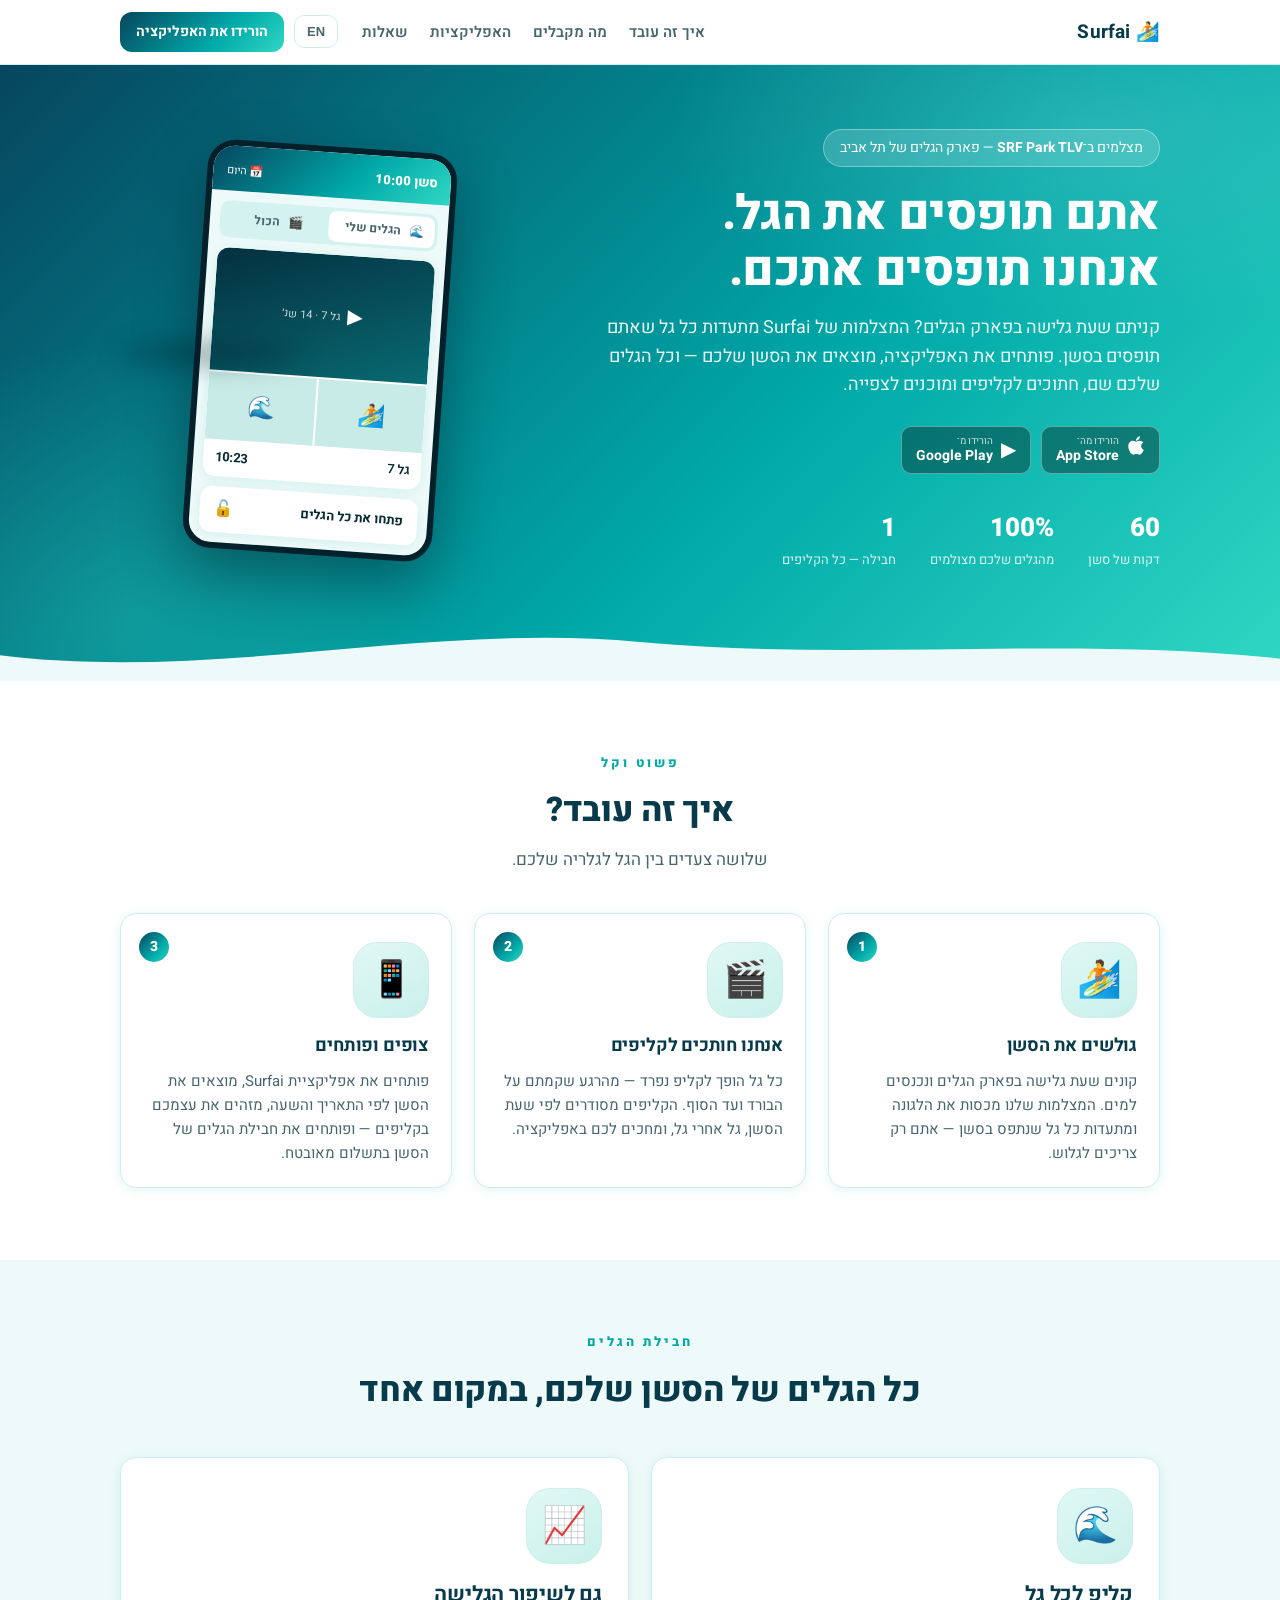
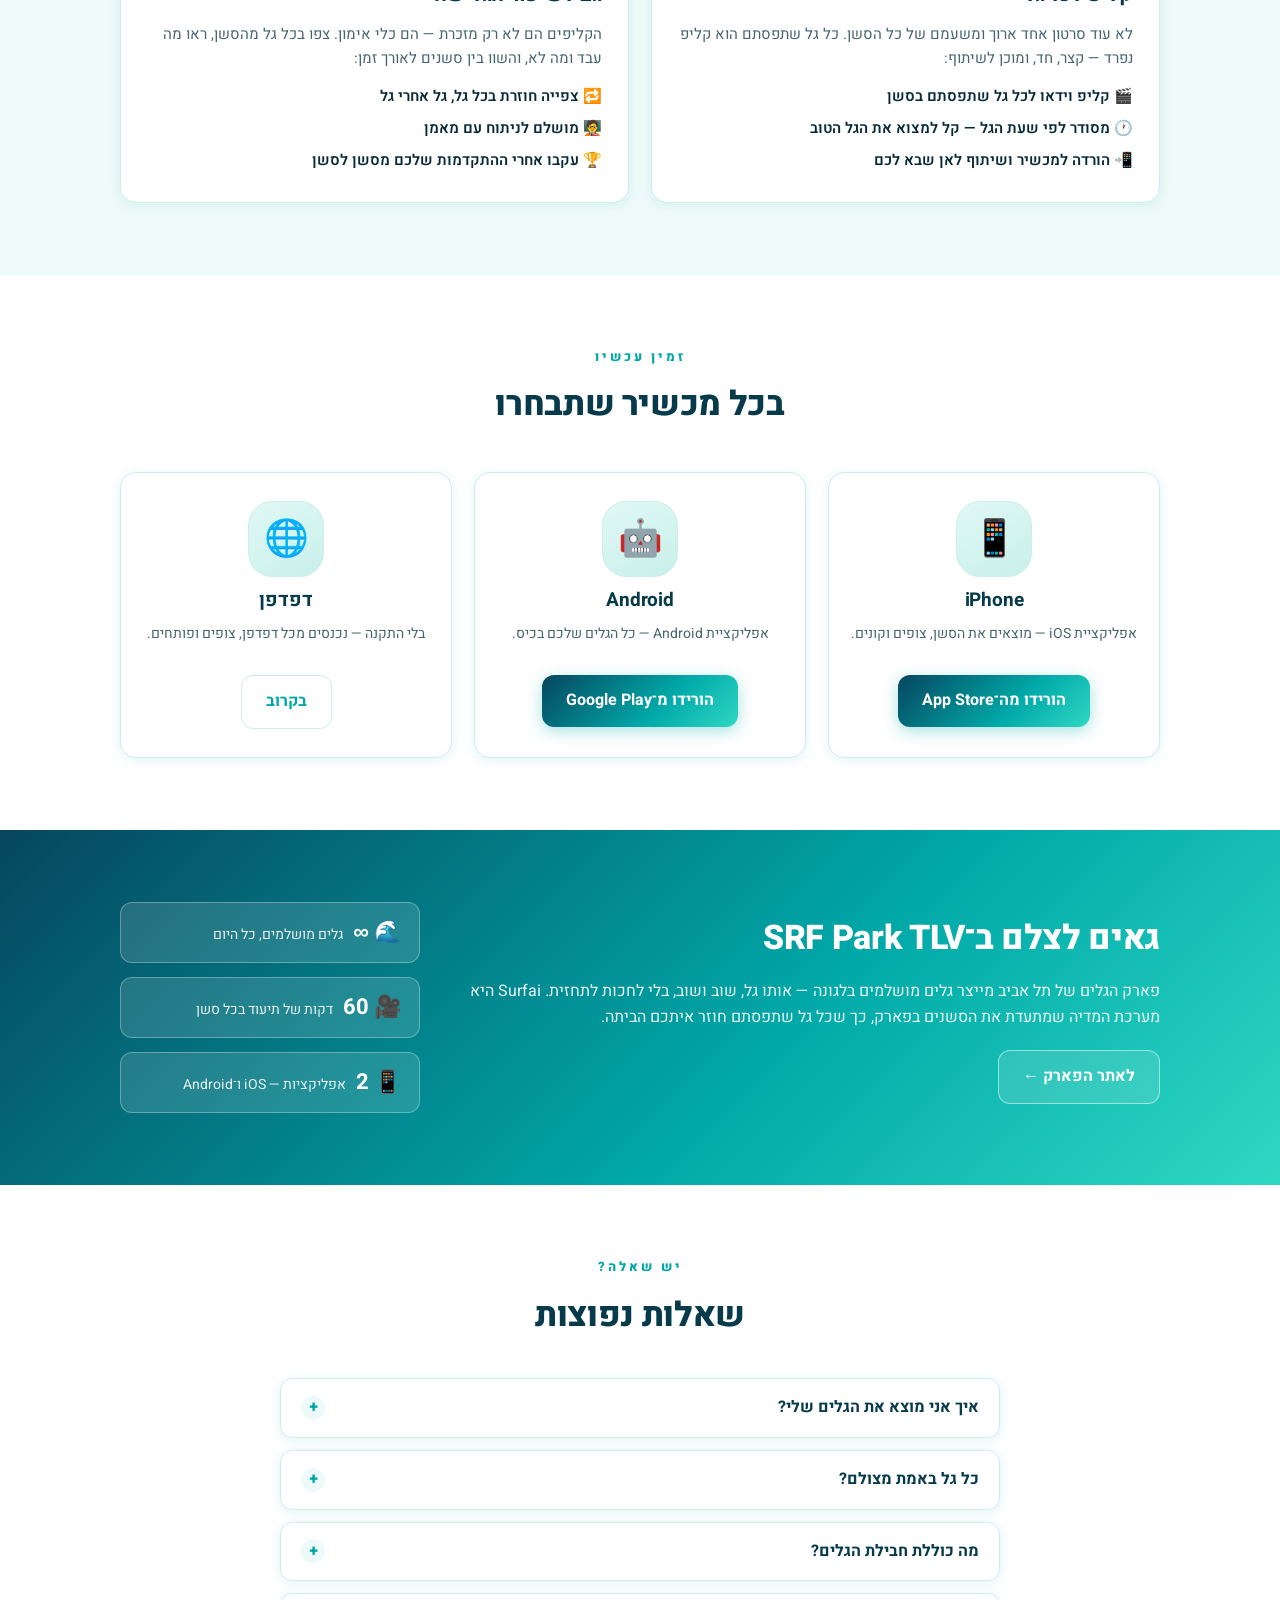
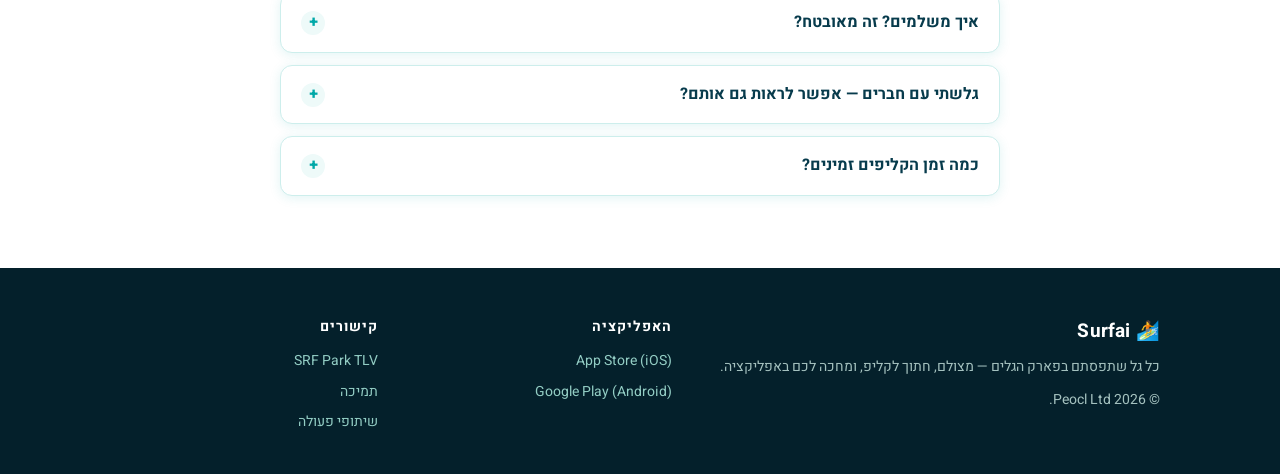
==== Surfai/index.html @ 047159e8 "Add Peocl, WaterCap, and Surfai websites Co-Authored-By: Claude Fable 5 <noreply@anthropic.com>" ====
<!doctype html>
<html lang="he" dir="rtl">
<head>
  <meta charset="utf-8">
  <meta name="viewport" content="width=device-width, initial-scale=1.0">
  <title>Surfai — כל גל שתפסתם, ישר לנייד</title>
  <meta name="description" content="Surfai מצלמת כל גל שאתם תופסים בסשן הגלישה בפארק הגלים. מוצאים את הסשן באפליקציה, צופים בקליפים של הגלים שלכם ופותחים את חבילת הגלים של הסשן.">
  <meta property="og:title" content="Surfai — Every wave you caught, straight to your phone">
  <meta property="og:description" content="Every wave in your surf session, filmed and clipped. Find your session in the app, watch your waves, and unlock your session's clip package.">
  <meta property="og:url" content="https://surfai.peocl.com/">
  <meta property="og:type" content="website">
  <link rel="icon" href="data:image/svg+xml,%3Csvg xmlns='http://www.w3.org/2000/svg' viewBox='0 0 100 100'%3E%3Ctext y='.9em' font-size='90'%3E%F0%9F%8F%84%3C/text%3E%3C/svg%3E">
  <link rel="preconnect" href="https://fonts.googleapis.com">
  <link rel="preconnect" href="https://fonts.gstatic.com" crossorigin>
  <link href="https://fonts.googleapis.com/css2?family=Heebo:wght@400;600;700;800;900&display=swap" rel="stylesheet">
  <style>
/* ── Surfai brand ───────────────────────────────────────────────────── */
:root {
  --teal: #00a8a8;
  --dark: #073b4c;
  --navy: #062a36;
  --surface: #eefaf9;
  --border: #cdeeec;
  --text2: #46656e;
  --muted: #86a0a8;
  --sun: #ff9f43;
  --gradient: linear-gradient(135deg, #06465e 0%, #00a8a8 60%, #2fd8c3 100%);
  --shadow: 0 2px 12px rgba(0, 168, 168, 0.12);
  --radius: 16px;
}

* { box-sizing: border-box; margin: 0; padding: 0; }

html { scroll-behavior: smooth; }

body {
  font-family: "Heebo", -apple-system, BlinkMacSystemFont, "Segoe UI", Roboto, "Arial Hebrew", Arial, sans-serif;
  color: var(--navy);
  background: #fff;
  line-height: 1.6;
  -webkit-font-smoothing: antialiased;
}

/* Language switching: paired .he / .en elements */
body[data-lang="he"] .en { display: none !important; }
body[data-lang="en"] .he { display: none !important; }

.container { max-width: 1080px; margin: 0 auto; padding: 0 20px; }

a { color: var(--teal); text-decoration: none; }

h2 { font-size: clamp(24px, 4vw, 34px); font-weight: 800; color: var(--dark); text-align: center; }
.section-sub { text-align: center; color: var(--text2); margin-top: 8px; font-size: 17px; }

/* ── Buttons ────────────────────────────────────────────────────────── */
.btn {
  display: inline-flex; align-items: center; justify-content: center; gap: 8px;
  border-radius: 12px; padding: 13px 24px;
  font-size: 16px; font-weight: 700; cursor: pointer; border: none;
  transition: transform 0.15s, box-shadow 0.15s;
}
.btn:hover { transform: translateY(-1px); }
.btn-primary { background: var(--gradient); color: #fff; box-shadow: 0 4px 16px rgba(0, 168, 168, 0.35); }
.btn-outline { background: #fff; color: var(--teal); border: 1.5px solid var(--border); }
.btn-small { padding: 9px 16px; font-size: 14px; background: var(--gradient); color: #fff; }

/* ── Nav ────────────────────────────────────────────────────────────── */
.nav {
  position: sticky; top: 0; z-index: 50;
  background: rgba(255, 255, 255, 0.92); backdrop-filter: blur(12px);
  border-bottom: 1px solid var(--border);
}
.nav.scrolled { box-shadow: 0 6px 24px rgba(7, 59, 76, 0.12); }
.nav-inner { display: flex; align-items: center; gap: 24px; height: 64px; }
.logo { font-size: 19px; color: var(--dark); letter-spacing: 0.2px; }
.nav-links { display: flex; gap: 22px; margin-inline-start: auto; }
.nav-links a { color: var(--text2); font-weight: 600; font-size: 15px; }
.nav-links a:hover { color: var(--teal); }
.nav-actions { display: flex; align-items: center; gap: 10px; }
.lang-btn {
  background: #fff; border: 1.5px solid var(--border); color: var(--text2);
  border-radius: 10px; padding: 8px 12px; font-weight: 700; font-size: 13px; cursor: pointer;
}
.lang-btn:hover { border-color: var(--teal); color: var(--teal); }
@media (max-width: 720px) { .nav-links { display: none; } }

/* ── Hero ───────────────────────────────────────────────────────────── */
.hero { position: relative; background: var(--gradient); color: #fff; overflow: hidden; }
.hero::before {
  content: ""; position: absolute; inset: 0; pointer-events: none;
  background:
    radial-gradient(600px 300px at 85% 10%, rgba(255, 255, 255, 0.14), transparent 70%),
    radial-gradient(500px 400px at 10% 90%, rgba(47, 216, 195, 0.28), transparent 70%);
}
.hero-inner {
  position: relative; z-index: 1;
  display: grid; grid-template-columns: 1.2fr 0.8fr; gap: 40px;
  align-items: center; padding-top: 64px; padding-bottom: 110px;
}
@media (max-width: 860px) { .hero-inner { grid-template-columns: 1fr; padding-bottom: 90px; } }

.partner-chip {
  display: inline-block; background: rgba(255, 255, 255, 0.16);
  border: 1px solid rgba(255, 255, 255, 0.35);
  border-radius: 30px; padding: 7px 16px; font-size: 14px; margin-bottom: 20px;
}
.hero h1 { font-size: clamp(30px, 5vw, 48px); line-height: 1.15; font-weight: 800; }
.hero-sub { margin-top: 16px; font-size: 18px; opacity: 0.93; max-width: 560px; }
.hero-ctas { margin-top: 26px; display: flex; flex-wrap: wrap; gap: 14px; align-items: center; }

.store-badges { display: flex; gap: 10px; flex-wrap: wrap; }
.store-badge {
  display: flex; align-items: center; gap: 8px;
  background: rgba(0, 0, 0, 0.35); border: 1px solid rgba(255, 255, 255, 0.35);
  color: #fff; border-radius: 10px; padding: 7px 14px;
  transition: transform 0.15s, background 0.15s;
}
.store-badge:hover { transform: translateY(-1px); background: rgba(0, 0, 0, 0.5); }
.store-badge > span:first-child { font-size: 20px; }
.store-text { display: flex; flex-direction: column; line-height: 1.15; }
.store-text small { font-size: 10px; opacity: 0.8; }
.store-text strong { font-size: 14px; }

.hero-facts { display: flex; gap: 34px; margin-top: 34px; }
.hero-facts > div { display: flex; flex-direction: column; }
.hero-facts strong { font-size: 26px; font-weight: 800; }
.hero-facts span { font-size: 13px; opacity: 0.85; }

/* phone mockup */
.hero-phone { display: flex; flex-direction: column; align-items: center; justify-content: center; }
.phone {
  width: 250px; background: var(--surface); border-radius: 28px;
  border: 6px solid #04202b; box-shadow: 0 24px 60px rgba(0, 25, 35, 0.45);
  overflow: hidden; color: var(--navy); font-size: 13px;
  transform: rotate(4deg);
  animation: phone-float 5s ease-in-out infinite;
}
@keyframes phone-float {
  0%, 100% { transform: rotate(4deg) translateY(0); }
  50%      { transform: rotate(4deg) translateY(-12px); }
}
.hero-phone::after {
  content: ""; display: block; position: absolute;
  width: 180px; height: 22px; border-radius: 50%;
  background: rgba(0, 25, 35, 0.35); filter: blur(12px);
  margin-top: 8px; align-self: flex-end;
  animation: shadow-breathe 5s ease-in-out infinite;
}
@keyframes shadow-breathe {
  0%, 100% { transform: scale(1); opacity: 0.8; }
  50%      { transform: scale(0.85); opacity: 0.5; }
}
.phone-header {
  background: var(--gradient); color: #fff; padding: 14px 14px 10px;
  display: flex; justify-content: space-between; align-items: center;
}
.phone-session { font-weight: 800; }
.phone-day { font-size: 11px; }
.phone-tabs { display: flex; background: #d4f2ef; margin: 10px; border-radius: 10px; padding: 3px; }
.phone-tabs span { flex: 1; text-align: center; padding: 6px; border-radius: 8px; font-weight: 700; font-size: 12px; color: var(--text2); }
.phone-tabs span.active { background: #fff; color: var(--navy); }
.phone-clip { background: #fff; margin: 0 10px; border-radius: 12px; overflow: hidden; box-shadow: var(--shadow); }
.phone-video {
  background: linear-gradient(160deg, #04303f, #086a72); color: #fff;
  aspect-ratio: 16/9; display: flex; align-items: center; justify-content: center; gap: 8px;
  font-size: 20px;
}
.phone-video em { font-size: 11px; font-style: normal; opacity: 0.8; }
.phone-thumbs { display: flex; gap: 2px; margin-top: 2px; }
.phone-thumbs i {
  flex: 1; aspect-ratio: 1.6; background: #c8ebe7; font-style: normal;
  display: flex; align-items: center; justify-content: center; font-size: 22px;
}
.phone-meta { display: flex; justify-content: space-between; padding: 8px 12px; font-weight: 600; }
.phone-buybar {
  display: flex; justify-content: space-between; align-items: center;
  margin: 10px; padding: 10px 14px; background: #fff; border-radius: 12px;
  font-weight: 700; box-shadow: var(--shadow);
}
.phone-buybar b { color: var(--teal); font-size: 16px; }

.wave-divider { position: absolute; bottom: -1px; left: 0; right: 0; line-height: 0; }
.wave-divider svg { width: 100%; height: 60px; }

/* ── Sections ───────────────────────────────────────────────────────── */
.section { padding: 72px 0; }
.section-alt { background: var(--surface); }
h1, h2, h3 { letter-spacing: -0.01em; }
.section-overline {
  display: block; text-align: center; color: var(--teal);
  font-size: 13px; font-weight: 800; letter-spacing: 3px; text-transform: uppercase;
  margin-bottom: 10px;
}

/* steps */
.steps { display: grid; grid-template-columns: repeat(3, 1fr); gap: 22px; margin-top: 40px; }
@media (max-width: 820px) { .steps { grid-template-columns: 1fr; } }
.step {
  position: relative; background: #fff; border: 1.5px solid var(--border);
  border-radius: var(--radius); padding: 28px 22px 22px; box-shadow: var(--shadow);
}
.step-num {
  position: absolute; top: 18px; inset-inline-end: 18px;
  width: 30px; height: 30px; border-radius: 50%;
  background: var(--gradient); color: #fff; font-weight: 800;
  display: flex; align-items: center; justify-content: center; font-size: 14px;
}
.step h3 { font-size: 18px; color: var(--dark); margin-bottom: 8px; }
.step p { color: var(--text2); font-size: 15px; }
.step::after {
  content: ""; position: absolute; inset-inline-start: 0; top: 0;
  width: 100%; height: 4px; border-radius: 4px 4px 0 0;
  background: var(--gradient); opacity: 0; transition: opacity 0.25s;
}
.step:hover::after { opacity: 1; }

/* products */
.products { display: grid; grid-template-columns: 1fr 1fr; gap: 22px; margin-top: 40px; }
@media (max-width: 820px) { .products { grid-template-columns: 1fr; } }
.product-card {
  background: #fff; border-radius: var(--radius); padding: 30px 26px;
  box-shadow: var(--shadow); border: 1.5px solid var(--border);
}
.product-card h3 { font-size: 21px; color: var(--dark); margin-bottom: 10px; }
.product-card p { color: var(--text2); font-size: 15px; }
.product-card ul { list-style: none; margin-top: 14px; display: flex; flex-direction: column; gap: 8px; }
.product-card li { font-size: 15px; font-weight: 600; }

/* apps */
.apps-row { display: grid; grid-template-columns: repeat(3, 1fr); gap: 22px; margin-top: 40px; }
@media (max-width: 820px) { .apps-row { grid-template-columns: 1fr; } }
.app-card {
  background: #fff; border-radius: var(--radius); border: 1.5px solid var(--border);
  box-shadow: var(--shadow); padding: 28px 22px; text-align: center;
  display: flex; flex-direction: column; align-items: center; gap: 8px;
}
.app-card h3 { color: var(--dark); font-size: 19px; }
.app-card p { color: var(--text2); font-size: 14px; min-height: 44px; }

/* shared icon chips */
.step-icon, .product-icon, .app-icon {
  width: 76px; height: 76px; border-radius: 24px;
  background: linear-gradient(150deg, #e0f8f5, #c9f0ea);
  border: 1.5px solid var(--border);
  display: flex; align-items: center; justify-content: center;
  font-size: 36px;
  margin-bottom: 14px;
}
.app-card .app-icon { margin: 0 auto; }

.step, .product-card, .app-card {
  transition: transform 0.25s ease, box-shadow 0.25s ease;
}
.step:hover, .product-card:hover, .app-card:hover {
  transform: translateY(-6px);
  box-shadow: 0 16px 40px rgba(0, 168, 168, 0.18);
}

/* partner */
.partner-section { background: var(--gradient); color: #fff; }
.partner-section h2 { color: #fff; text-align: start; }
.partner-inner {
  display: grid; grid-template-columns: 1.4fr 0.6fr; gap: 40px; align-items: center;
}
@media (max-width: 820px) { .partner-inner { grid-template-columns: 1fr; } }
.partner-inner p { margin: 14px 0 20px; opacity: 0.93; }
.partner-section .btn-outline { border-color: rgba(255, 255, 255, 0.5); background: rgba(255, 255, 255, 0.12); color: #fff; }
.partner-stats { display: flex; flex-direction: column; gap: 14px; }
.partner-stats > div {
  background: rgba(255, 255, 255, 0.13); border: 1px solid rgba(255, 255, 255, 0.3);
  border-radius: 12px; padding: 12px 18px; display: flex; align-items: baseline; gap: 10px;
}
.partner-stats strong { font-size: 22px; }
.partner-stats span { font-size: 14px; opacity: 0.9; }

/* FAQ */
.faq-container { max-width: 760px; }
#faq details {
  background: #fff; border: 1.5px solid var(--border); border-radius: 12px;
  padding: 16px 20px; margin-top: 12px; box-shadow: var(--shadow);
}
#faq details:first-of-type { margin-top: 36px; }
#faq summary { font-weight: 700; cursor: pointer; color: var(--dark); font-size: 16px; position: relative; padding-inline-end: 30px; list-style: none; }
#faq summary::-webkit-details-marker { display: none; }
#faq summary::after {
  content: "+"; position: absolute; inset-inline-end: 0; top: 50%;
  transform: translateY(-50%);
  width: 24px; height: 24px; border-radius: 50%;
  background: var(--surface); color: var(--teal);
  font-weight: 800; display: flex; align-items: center; justify-content: center;
  transition: transform 0.2s;
}
#faq details[open] summary::after { content: "−"; transform: translateY(-50%) rotate(180deg); }
#faq details p { color: var(--text2); margin-top: 10px; font-size: 15px; }

/* footer */
.footer { background: #04202b; color: #cdeae4; padding: 48px 0 40px; }
.footer-inner { display: grid; grid-template-columns: 1.4fr 0.8fr 0.8fr; gap: 36px; }
@media (max-width: 720px) { .footer-inner { grid-template-columns: 1fr; } }
.footer .logo { color: #fff; }
.footer p { font-size: 14px; opacity: 0.8; margin-top: 10px; }
.copyright { font-size: 12.5px; }
.footer-col { display: flex; flex-direction: column; gap: 8px; }
.footer-col h4 { color: #fff; font-size: 14px; text-transform: uppercase; letter-spacing: 1px; margin-bottom: 4px; }
.footer-col a { color: #93cdc4; font-size: 14px; }
.footer-col a:hover { color: #fff; }

/* hero foam */
.foam { position: absolute; inset: 0; overflow: hidden; pointer-events: none; }
.drop {
  position: absolute; bottom: -60px;
  background: rgba(255, 255, 255, 0.1);
  border: 1px solid rgba(255, 255, 255, 0.25);
  border-radius: 50%;
  animation: rise linear infinite;
}
@keyframes rise {
  from { transform: translateY(0) translateX(0); opacity: 0; }
  10%  { opacity: 1; }
  to   { transform: translateY(-110vh) translateX(30px); opacity: 0; }
}

/* scroll reveal */
.reveal { opacity: 0; transform: translateY(24px); transition: opacity 0.6s ease, transform 0.6s ease; }
.reveal.visible { opacity: 1; transform: none; }
@media (prefers-reduced-motion: reduce) {
  .reveal { opacity: 1; transform: none; transition: none; }
  .drop, .phone, .hero-phone::after { animation: none; }
}
  </style>
</head>
<body data-lang="he">

<!-- ─── Nav ─────────────────────────────────────────────────────────── -->
<header class="nav">
  <div class="container nav-inner">
    <a class="logo" href="#top">🏄 <strong>Surfai</strong></a>
    <nav class="nav-links">
      <a href="#how"><span class="he">איך זה עובד</span><span class="en">How it works</span></a>
      <a href="#product"><span class="he">מה מקבלים</span><span class="en">What you get</span></a>
      <a href="#apps"><span class="he">האפליקציות</span><span class="en">Apps</span></a>
      <a href="#faq"><span class="he">שאלות</span><span class="en">FAQ</span></a>
    </nav>
    <div class="nav-actions">
      <button id="lang-toggle" class="lang-btn" type="button">EN</button>
      <a class="btn btn-small" href="#apps">
        <span class="he">הורידו את האפליקציה</span><span class="en">Get the app</span>
      </a>
    </div>
  </div>
</header>

<!-- ─── Hero ────────────────────────────────────────────────────────── -->
<section class="hero" id="top">
  <div class="container hero-inner">
    <div class="hero-copy">
      <div class="partner-chip">
        <span class="he">מצלמים ב־<strong>SRF Park TLV</strong> — פארק הגלים של תל אביב</span>
        <span class="en">Filming at <strong>SRF Park TLV</strong> — Tel Aviv's wave park</span>
      </div>
      <h1>
        <span class="he">אתם תופסים את הגל.<br>אנחנו תופסים אתכם.</span>
        <span class="en">You catch the wave.<br>We catch you.</span>
      </h1>
      <p class="hero-sub">
        <span class="he">קניתם שעת גלישה בפארק הגלים? המצלמות של Surfai מתעדות כל גל שאתם תופסים בסשן. פותחים את האפליקציה, מוצאים את הסשן שלכם — וכל הגלים שלכם שם, חתוכים לקליפים ומוכנים לצפייה.</span>
        <span class="en">Booked an hour of surfing at the wave park? Surfai's cameras film every wave you catch during your session. Open the app, find your session — and all your waves are there, cut into clips and ready to watch.</span>
      </p>
      <div class="hero-ctas">
        <div class="store-badges">
          <a class="store-badge" href="https://apps.apple.com/il/app/surfai/id6741872795" target="_blank" rel="noopener" aria-label="Download Surfai on the App Store">
            <span><svg width="18" height="21" viewBox="0 0 384 512" fill="currentColor" aria-hidden="true"><path d="M318.7 268.7c-.2-36.7 16.4-64.4 50-84.8-18.8-26.9-47.2-41.7-84.7-44.6-35.5-2.8-74.3 20.7-88.5 20.7-15 0-49.4-19.7-76.4-19.7C63.3 141.2 4 184.8 4 273.5q0 39.3 14.4 81.2c12.8 36.7 59 126.7 107.2 125.2 25.2-.6 43-17.9 75.8-17.9 31.8 0 48.3 17.9 76.4 17.9 48.6-.7 90.4-82.5 102.6-119.3-65.2-30.7-61.7-90-61.7-91.9zm-56.6-164.2c27.3-32.4 24.8-61.9 24-72.5-24.1 1.4-52 16.4-67.9 34.9-17.5 19.8-27.8 44.3-25.6 71.9 26.1 2 49.9-11.4 69.5-34.3z"/></svg></span>
            <span class="store-text"><small class="he">הורידו מה־</small><small class="en">Download on the</small><strong>App Store</strong></span>
          </a>
          <a class="store-badge" href="https://play.google.com/store/apps/details?id=com.peocl.surfai" target="_blank" rel="noopener" aria-label="Get Surfai on Google Play">
            <span>▶</span>
            <span class="store-text"><small class="he">הורידו מ־</small><small class="en">Get it on</small><strong>Google Play</strong></span>
          </a>
        </div>
      </div>
      <div class="hero-facts">
        <div><strong>60</strong><span class="he">דקות של סשן</span><span class="en">minutes per session</span></div>
        <div><strong>100%</strong><span class="he">מהגלים שלכם מצולמים</span><span class="en">of your waves filmed</span></div>
        <div><strong>1</strong><span class="he">חבילה — כל הקליפים</span><span class="en">package — all your clips</span></div>
      </div>
    </div>

    <!-- CSS phone mockup -->
    <div class="hero-phone" aria-hidden="true">
      <div class="phone">
        <div class="phone-header">
          <span class="phone-session"><span class="he">סשן 10:00</span><span class="en">10:00 session</span></span>
          <span class="phone-day">📅 <span class="he">היום</span><span class="en">Today</span></span>
        </div>
        <div class="phone-tabs">
          <span class="active">🌊 <span class="he">הגלים שלי</span><span class="en">My waves</span></span>
          <span>🎬 <span class="he">הכול</span><span class="en">All</span></span>
        </div>
        <div class="phone-clip">
          <div class="phone-video">▶<em class="he">גל 7 · 14 שנ׳</em><em class="en">Wave 7 · 14s</em></div>
          <div class="phone-thumbs"><i>🏄</i><i>🌊</i></div>
          <div class="phone-meta"><span class="he">גל 7</span><span class="en">Wave 7</span><b>10:23</b></div>
        </div>
        <div class="phone-buybar">
          <span class="he">פתחו את כל הגלים</span><span class="en">Unlock all waves</span>
          <b>🔓</b>
        </div>
      </div>
    </div>
  </div>
  <div class="wave-divider"><svg viewBox="0 0 1440 90" preserveAspectRatio="none"><path d="M0,50 C240,90 480,0 720,30 C960,60 1200,20 1440,55 L1440,90 L0,90 Z" fill="#eefaf9"/></svg></div>
</section>

<!-- ─── How it works ────────────────────────────────────────────────── -->
<section class="section" id="how">
  <div class="container">
    <span class="section-overline"><span class="he">פשוט וקל</span><span class="en">Simple &amp; easy</span></span>
    <h2><span class="he">איך זה עובד?</span><span class="en">How it works</span></h2>
    <p class="section-sub">
      <span class="he">שלושה צעדים בין הגל לגלריה שלכם.</span>
      <span class="en">Three steps from the wave to your gallery.</span>
    </p>
    <div class="steps">
      <div class="step">
        <div class="step-icon">🏄</div>
        <div class="step-num">1</div>
        <h3><span class="he">גולשים את הסשן</span><span class="en">Surf your session</span></h3>
        <p><span class="he">קונים שעת גלישה בפארק הגלים ונכנסים למים. המצלמות שלנו מכסות את הלגונה ומתעדות כל גל שנתפס בסשן — אתם רק צריכים לגלוש.</span>
        <span class="en">Buy an hour of surfing at the wave park and paddle out. Our cameras cover the lagoon and film every wave ridden in the session — all you have to do is surf.</span></p>
      </div>
      <div class="step">
        <div class="step-icon">🎬</div>
        <div class="step-num">2</div>
        <h3><span class="he">אנחנו חותכים לקליפים</span><span class="en">We cut the clips</span></h3>
        <p><span class="he">כל גל הופך לקליפ נפרד — מהרגע שקמתם על הבורד ועד הסוף. הקליפים מסודרים לפי שעת הסשן, גל אחרי גל, ומחכים לכם באפליקציה.</span>
        <span class="en">Every wave becomes its own clip — from the moment you pop up to the very end. Clips are organized by session hour, wave after wave, waiting in the app.</span></p>
      </div>
      <div class="step">
        <div class="step-icon">📱</div>
        <div class="step-num">3</div>
        <h3><span class="he">צופים ופותחים</span><span class="en">Watch &amp; unlock</span></h3>
        <p><span class="he">פותחים את אפליקציית Surfai, מוצאים את הסשן לפי התאריך והשעה, מזהים את עצמכם בקליפים — ופותחים את חבילת הגלים של הסשן בתשלום מאובטח.</span>
        <span class="en">Open the Surfai app, find your session by date and hour, spot yourself in the clips — and unlock your session's wave package with a secure payment.</span></p>
      </div>
    </div>
  </div>
</section>

<!-- ─── What you get ────────────────────────────────────────────────── -->
<section class="section section-alt" id="product">
  <div class="container">
    <span class="section-overline"><span class="he">חבילת הגלים</span><span class="en">The wave package</span></span>
    <h2><span class="he">כל הגלים של הסשן שלכם, במקום אחד</span><span class="en">Every wave of your session, in one place</span></h2>
    <div class="products">
      <div class="product-card">
        <div class="product-icon">🌊</div>
        <h3><span class="he">קליפ לכל גל</span><span class="en">A clip for every wave</span></h3>
        <p><span class="he">לא עוד סרטון אחד ארוך ומשעמם של כל הסשן. כל גל שתפסתם הוא קליפ נפרד — קצר, חד, ומוכן לשיתוף:</span>
        <span class="en">No more one long, boring video of the whole session. Every wave you caught is its own clip — short, sharp, and ready to share:</span></p>
        <ul>
          <li><span class="he">🎬 קליפ וידאו לכל גל שתפסתם בסשן</span><span class="en">🎬 A video clip for every wave you caught</span></li>
          <li><span class="he">🕐 מסודר לפי שעת הגל — קל למצוא את הגל הטוב</span><span class="en">🕐 Ordered by wave time — easy to find the good one</span></li>
          <li><span class="he">📲 הורדה למכשיר ושיתוף לאן שבא לכם</span><span class="en">📲 Download to your device and share anywhere</span></li>
        </ul>
      </div>
      <div class="product-card">
        <div class="product-icon">📈</div>
        <h3><span class="he">גם לשיפור הגלישה</span><span class="en">Level up your surfing too</span></h3>
        <p><span class="he">הקליפים הם לא רק מזכרת — הם כלי אימון. צפו בכל גל מהסשן, ראו מה עבד ומה לא, והשוו בין סשנים לאורך זמן:</span>
        <span class="en">The clips aren't just a keepsake — they're a training tool. Watch every wave from the session, see what worked and what didn't, and compare sessions over time:</span></p>
        <ul>
          <li><span class="he">🔁 צפייה חוזרת בכל גל, גל אחרי גל</span><span class="en">🔁 Replay every wave, one by one</span></li>
          <li><span class="he">🧑‍🏫 מושלם לניתוח עם מאמן</span><span class="en">🧑‍🏫 Perfect for reviewing with a coach</span></li>
          <li><span class="he">🏆 עקבו אחרי ההתקדמות שלכם מסשן לסשן</span><span class="en">🏆 Track your progress session after session</span></li>
        </ul>
      </div>
    </div>
  </div>
</section>

<!-- ─── Apps ────────────────────────────────────────────────────────── -->
<section class="section" id="apps">
  <div class="container">
    <span class="section-overline"><span class="he">זמין עכשיו</span><span class="en">Available now</span></span>
    <h2><span class="he">בכל מכשיר שתבחרו</span><span class="en">On any device you choose</span></h2>
    <div class="apps-row">
      <div class="app-card">
        <div class="app-icon">📱</div>
        <h3>iPhone</h3>
        <p><span class="he">אפליקציית iOS — מוצאים את הסשן, צופים וקונים.</span><span class="en">iOS app — find your session, watch, and buy.</span></p>
        <a class="btn btn-primary" href="https://apps.apple.com/il/app/surfai/id6741872795" target="_blank" rel="noopener"><span class="he">הורידו מה־App Store</span><span class="en">Download on the App Store</span></a>
      </div>
      <div class="app-card">
        <div class="app-icon">🤖</div>
        <h3>Android</h3>
        <p><span class="he">אפליקציית Android — כל הגלים שלכם בכיס.</span><span class="en">Android app — all your waves in your pocket.</span></p>
        <a class="btn btn-primary" href="https://play.google.com/store/apps/details?id=com.peocl.surfai" target="_blank" rel="noopener"><span class="he">הורידו מ־Google Play</span><span class="en">Get it on Google Play</span></a>
      </div>
      <div class="app-card">
        <div class="app-icon">🌐</div>
        <h3><span class="he">דפדפן</span><span class="en">Web</span></h3>
        <p><span class="he">בלי התקנה — נכנסים מכל דפדפן, צופים ופותחים.</span><span class="en">No install — open in any browser, watch, and unlock.</span></p>
        <a class="btn btn-outline" href="#"><span class="he">בקרוב</span><span class="en">Coming soon</span></a>
      </div>
    </div>
  </div>
</section>

<!-- ─── Partner ─────────────────────────────────────────────────────── -->
<section class="section partner-section">
  <div class="container partner-inner">
    <div>
      <h2><span class="he">גאים לצלם ב־SRF Park TLV</span><span class="en">Proud to film at SRF Park TLV</span></h2>
      <p><span class="he">פארק הגלים של תל אביב מייצר גלים מושלמים בלגונה — אותו גל, שוב ושוב, בלי לחכות לתחזית. Surfai היא מערכת המדיה שמתעדת את הסשנים בפארק, כך שכל גל שתפסתם חוזר איתכם הביתה.</span>
      <span class="en">Tel Aviv's wave park generates perfect waves in a lagoon — the same wave, again and again, no forecast required. Surfai is the media system filming the park's sessions, so every wave you catch comes home with you.</span></p>
      <a class="btn btn-outline" href="https://www.srfparktlv.co.il/" target="_blank" rel="noopener">
        <span class="he">לאתר הפארק ←</span><span class="en">Visit srfparktlv.co.il →</span>
      </a>
    </div>
    <div class="partner-stats">
      <div><strong>🌊 ∞</strong><span class="he">גלים מושלמים, כל היום</span><span class="en">perfect waves, all day</span></div>
      <div><strong>🎥 60</strong><span class="he">דקות של תיעוד בכל סשן</span><span class="en">minutes filmed every session</span></div>
      <div><strong>📱 2</strong><span class="he">אפליקציות — iOS ו־Android</span><span class="en">apps — iOS &amp; Android</span></div>
    </div>
  </div>
</section>

<!-- ─── FAQ ─────────────────────────────────────────────────────────── -->
<section class="section" id="faq">
  <div class="container faq-container">
    <span class="section-overline"><span class="he">יש שאלה?</span><span class="en">Questions?</span></span>
    <h2><span class="he">שאלות נפוצות</span><span class="en">FAQ</span></h2>

    <details>
      <summary><span class="he">איך אני מוצא את הגלים שלי?</span><span class="en">How do I find my waves?</span></summary>
      <p><span class="he">פותחים את אפליקציית Surfai ובוחרים את הסשן לפי התאריך והשעה שבהם גלשתם. כל הקליפים של הסשן מוצגים לפי שעת הגל — מזהים את עצמכם וסוגרים עניין.</span>
      <span class="en">Open the Surfai app and pick your session by the date and hour you surfed. All the session's clips are listed by wave time — spot yourself and you're set.</span></p>
    </details>

    <details>
      <summary><span class="he">כל גל באמת מצולם?</span><span class="en">Is every wave really filmed?</span></summary>
      <p><span class="he">המצלמות שלנו מכסות את הלגונה ופועלות לאורך כל הסשן. הצילום תלוי בתנאים טכניים, ולכן ייתכן שגל בודד יתפספס — אבל מה שצולם מופיע באפליקציה לפני שאתם משלמים, כך שאתם יודעים בדיוק מה אתם מקבלים.</span>
      <span class="en">Our cameras cover the lagoon and run through the whole session. Capture depends on technical conditions, so a single wave might slip through — but whatever was filmed shows in the app before you pay, so you know exactly what you're getting.</span></p>
    </details>

    <details>
      <summary><span class="he">מה כוללת חבילת הגלים?</span><span class="en">What's in the wave package?</span></summary>
      <p><span class="he">את כל קליפי הגלים שלכם מהסשן — כל גל כקליפ נפרד, באיכות מלאה, להורדה ולשיתוף. המחיר מוצג באפליקציה לפני הרכישה.</span>
      <span class="en">All your wave clips from the session — each wave as its own clip, in full quality, to download and share. The price is shown in the app before you buy.</span></p>
    </details>

    <details>
      <summary><span class="he">איך משלמים? זה מאובטח?</span><span class="en">How do I pay? Is it secure?</span></summary>
      <p><span class="he">התשלום מתבצע בתוך האפליקציה בתשלום מאובטח. פרטי הכרטיס שלכם לא נשמרים אצלנו.</span>
      <span class="en">You pay inside the app with a secure checkout. Your card details never reach our servers.</span></p>
    </details>

    <details>
      <summary><span class="he">גלשתי עם חברים — אפשר לראות גם אותם?</span><span class="en">I surfed with friends — can I see them too?</span></summary>
      <p><span class="he">הקליפים מסודרים לפי סשן, אז כל מי שגלש איתכם באותה שעה נמצא באותו סשן באפליקציה. כל אחד מזהה את הגלים שלו ופותח את החבילה שלו.</span>
      <span class="en">Clips are organized by session, so everyone who surfed your hour is in the same session in the app. Each surfer spots their own waves and unlocks their own package.</span></p>
    </details>

    <details>
      <summary><span class="he">כמה זמן הקליפים זמינים?</span><span class="en">How long are the clips available?</span></summary>
      <p><span class="he">הקליפים זמינים באפליקציה לזמן מוגבל אחרי הסשן ואז נמחקים. אל תחכו — צפו, פתחו והורידו את הגלים שלכם בהקדם.</span>
      <span class="en">Clips stay in the app for a limited time after your session and are then deleted. Don't wait — watch, unlock, and download your waves soon after you surf.</span></p>
    </details>
  </div>
</section>

<!-- ─── Footer ──────────────────────────────────────────────────────── -->
<footer class="footer">
  <div class="container footer-inner">
    <div class="footer-brand">
      <div class="logo">🏄 <strong>Surfai</strong></div>
      <p><span class="he">כל גל שתפסתם בפארק הגלים — מצולם, חתוך לקליפ, ומחכה לכם באפליקציה.</span>
      <span class="en">Every wave you catch at the wave park — filmed, clipped, and waiting in the app.</span></p>
      <p class="copyright">© 2026 Peocl Ltd.</p>
    </div>
    <div class="footer-col">
      <h4><span class="he">האפליקציה</span><span class="en">Get the app</span></h4>
      <a href="https://apps.apple.com/il/app/surfai/id6741872795" target="_blank" rel="noopener">App Store (iOS)</a>
      <a href="https://play.google.com/store/apps/details?id=com.peocl.surfai" target="_blank" rel="noopener">Google Play (Android)</a>
    </div>
    <div class="footer-col">
      <h4><span class="he">קישורים</span><span class="en">Links</span></h4>
      <a href="https://www.srfparktlv.co.il/" target="_blank" rel="noopener">SRF Park TLV</a>
      <a href="mailto:support@peocl.com"><span class="he">תמיכה</span><span class="en">Support</span></a>
      <a href="mailto:hello@peocl.com"><span class="he">שיתופי פעולה</span><span class="en">Partnerships</span></a>
    </div>
  </div>
</footer>

<script>
// Language toggle: Hebrew (RTL, default) <-> English (LTR).
// Every translatable element has paired .he / .en children; CSS hides the
// inactive language based on body[data-lang].
(function () {
  const btn = document.getElementById('lang-toggle')

  function apply(lang) {
    document.body.dataset.lang = lang
    document.documentElement.lang = lang
    document.documentElement.dir = lang === 'he' ? 'rtl' : 'ltr'
    btn.textContent = lang === 'he' ? 'EN' : 'עב'
    document.title = lang === 'he'
      ? 'Surfai — כל גל שתפסתם, ישר לנייד'
      : 'Surfai — Every wave you caught, straight to your phone'
    try { localStorage.setItem('surfai.lang', lang) } catch { /* private mode */ }
  }

  let lang = 'he'
  try { lang = localStorage.getItem('surfai.lang') || 'he' } catch { /* private mode */ }
  apply(lang)

  btn.addEventListener('click', () => {
    apply(document.body.dataset.lang === 'he' ? 'en' : 'he')
  })
})()

// Sea-spray drops floating up in the hero
;(function () {
  const hero = document.querySelector('.hero')
  const wrap = document.createElement('div')
  wrap.className = 'foam'
  for (let i = 0; i < 14; i++) {
    const d = document.createElement('div')
    d.className = 'drop'
    const size = 8 + Math.random() * 34
    d.style.width = d.style.height = size + 'px'
    d.style.left = Math.random() * 100 + '%'
    d.style.animationDuration = 9 + Math.random() * 14 + 's'
    d.style.animationDelay = -Math.random() * 20 + 's'
    wrap.appendChild(d)
  }
  hero.appendChild(wrap)
})()

// Scroll-reveal for cards and FAQ items
;(function () {
  const targets = document.querySelectorAll(
    '.step, .product-card, .app-card, #faq details, .partner-stats > div'
  )
  targets.forEach((el) => el.classList.add('reveal'))
  const io = new IntersectionObserver((entries) => {
    entries.forEach((e) => {
      if (e.isIntersecting) { e.target.classList.add('visible'); io.unobserve(e.target) }
    })
  }, { threshold: 0.15 })
  targets.forEach((el) => io.observe(el))
})()

// Nav shadow once the page scrolls
;(function () {
  const nav = document.querySelector('.nav')
  const onScroll = () => nav.classList.toggle('scrolled', window.scrollY > 10)
  window.addEventListener('scroll', onScroll, { passive: true })
  onScroll()
})()
</script>
</body>
</html>
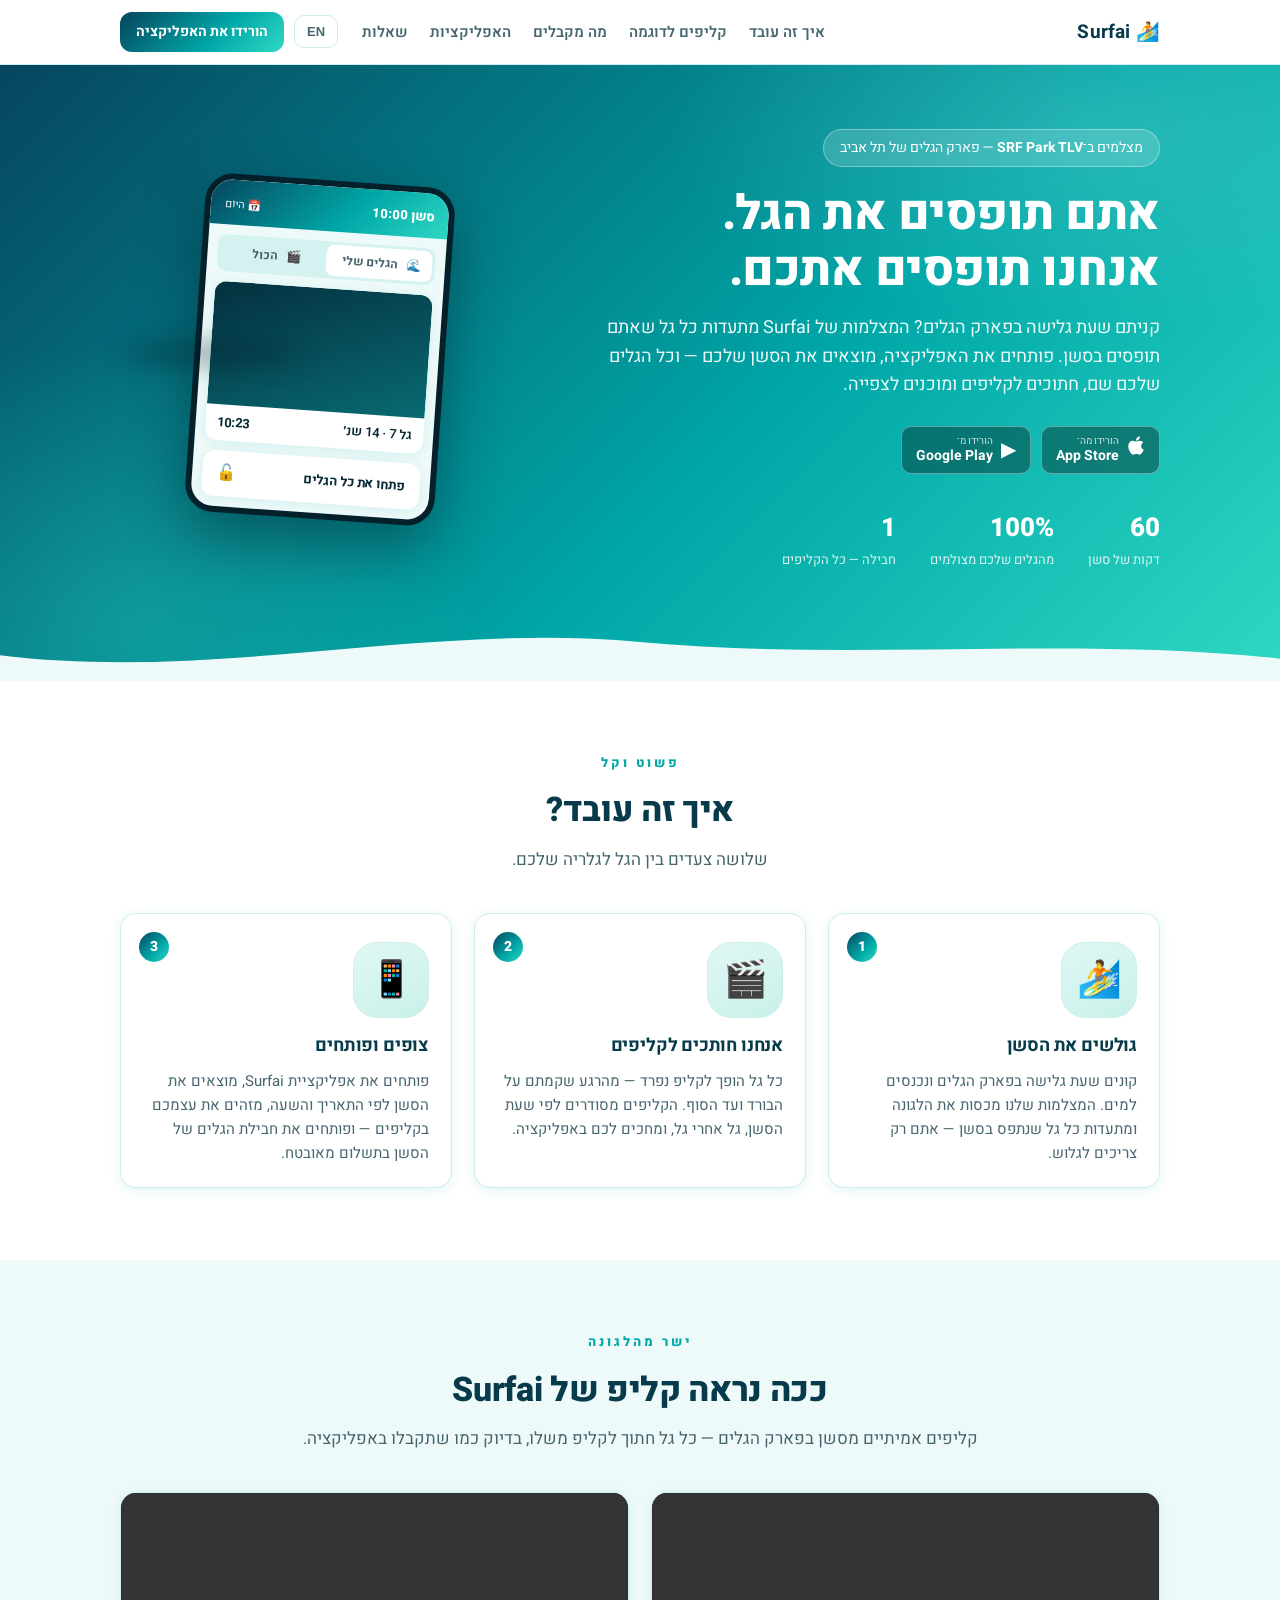
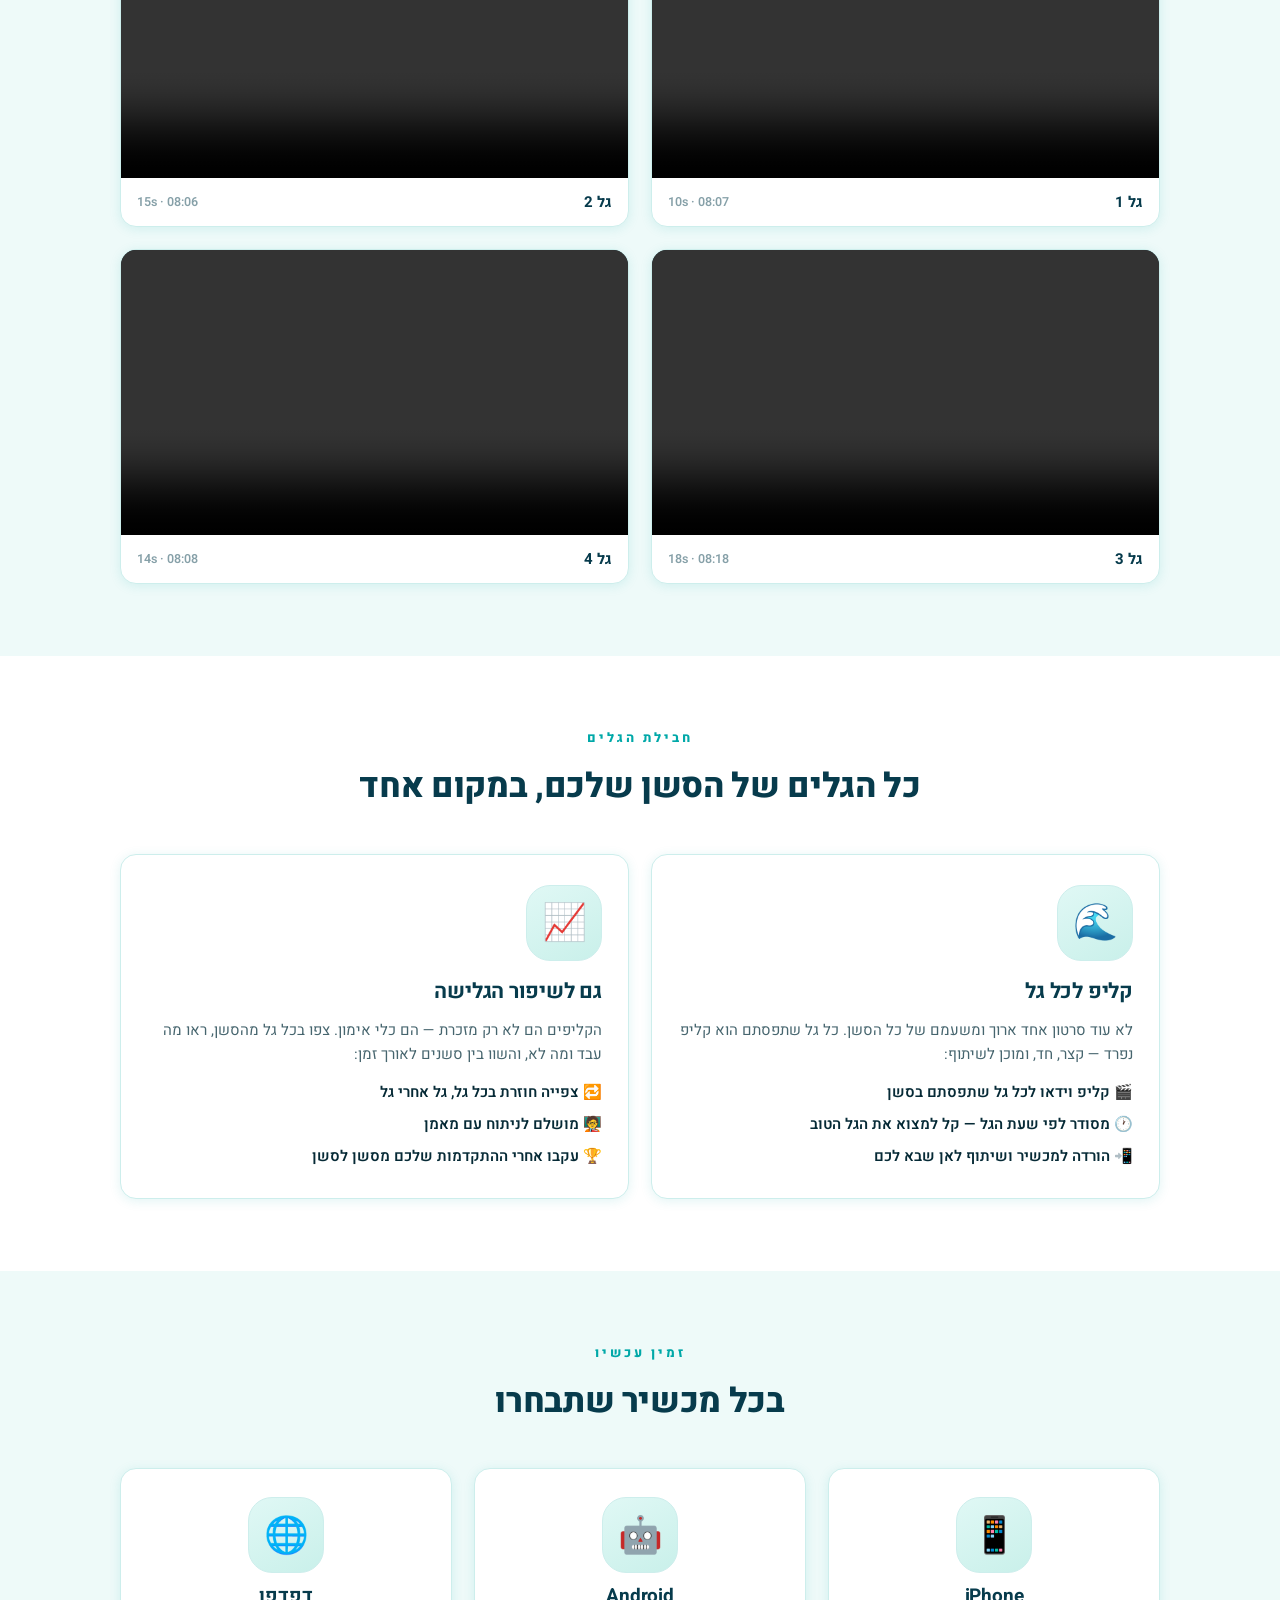
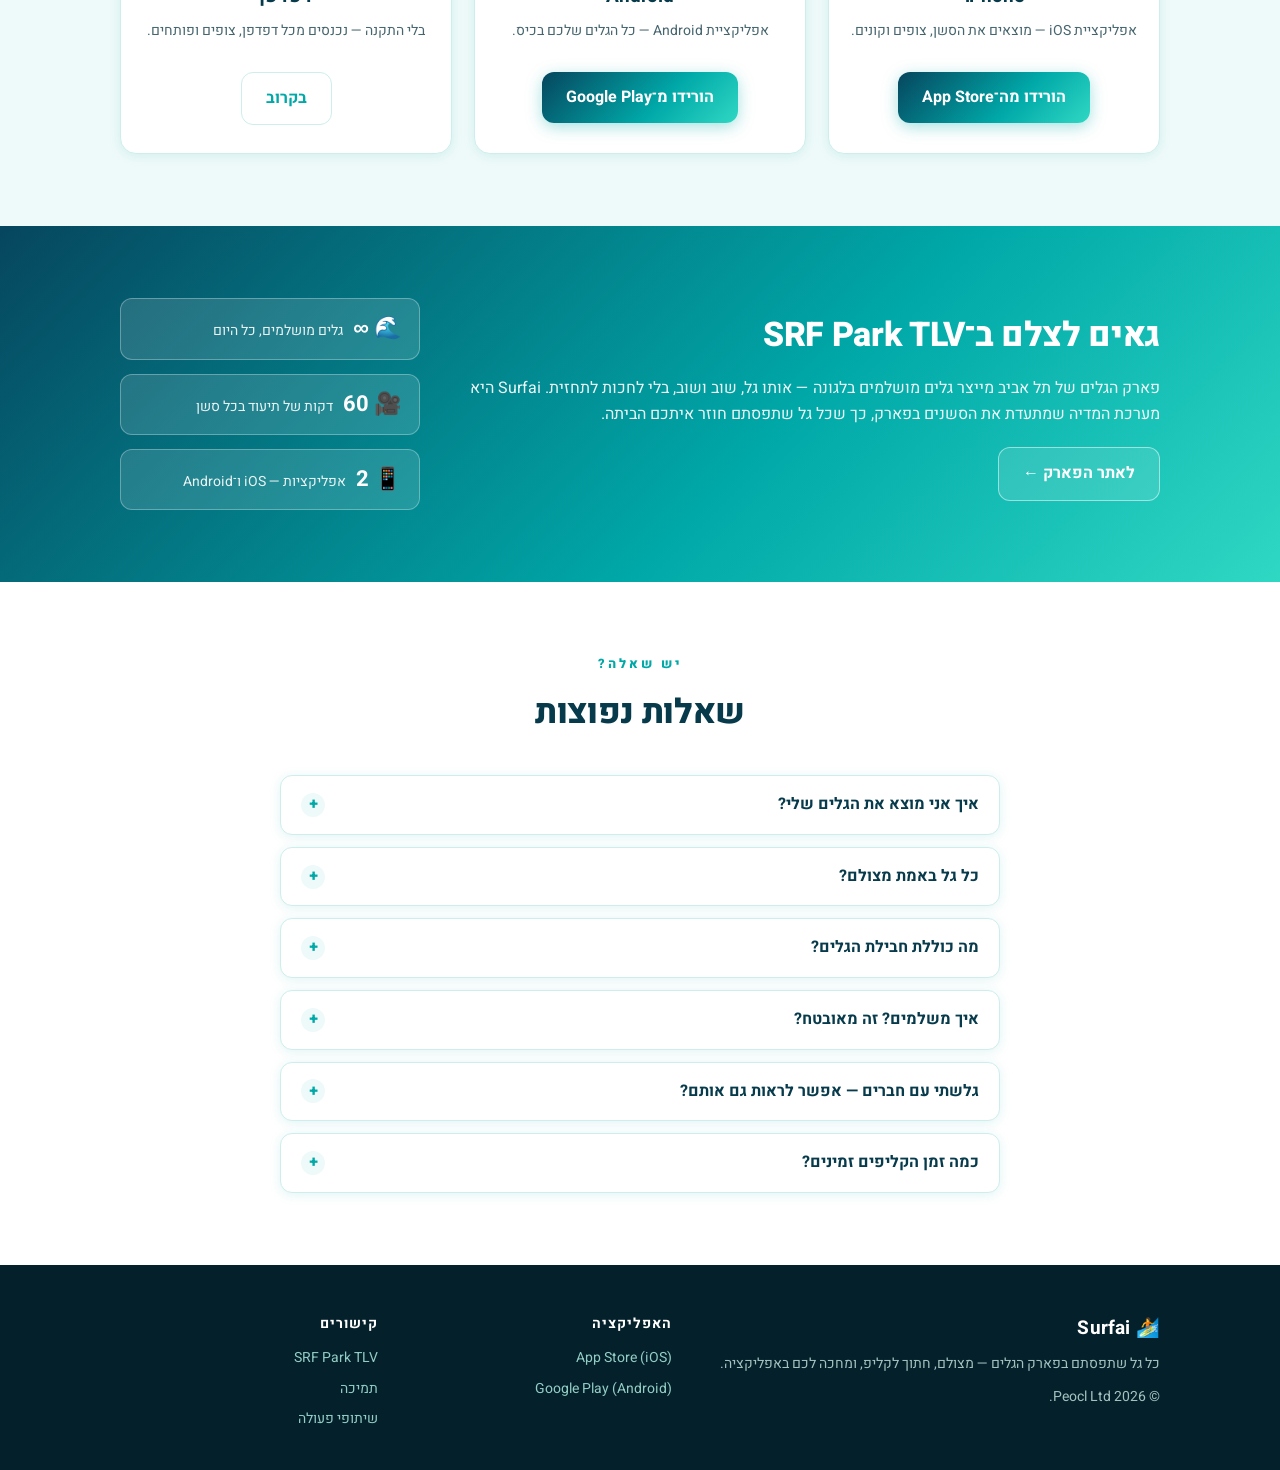
==== commit 46aa2a99: "Add wave clips, photographer gallery, and copy fixes - Surfai: real wave clip in hero phone + Sample" ====
--- a/Surfai/index.html
+++ b/Surfai/index.html
@@ -161,15 +161,8 @@
 .phone-tabs span.active { background: #fff; color: var(--navy); }
 .phone-clip { background: #fff; margin: 0 10px; border-radius: 12px; overflow: hidden; box-shadow: var(--shadow); }
 .phone-video {
-  background: linear-gradient(160deg, #04303f, #086a72); color: #fff;
-  aspect-ratio: 16/9; display: flex; align-items: center; justify-content: center; gap: 8px;
-  font-size: 20px;
-}
-.phone-video em { font-size: 11px; font-style: normal; opacity: 0.8; }
-.phone-thumbs { display: flex; gap: 2px; margin-top: 2px; }
-.phone-thumbs i {
-  flex: 1; aspect-ratio: 1.6; background: #c8ebe7; font-style: normal;
-  display: flex; align-items: center; justify-content: center; font-size: 22px;
+  width: 100%; aspect-ratio: 16/9; object-fit: cover; display: block;
+  background: linear-gradient(160deg, #04303f, #086a72);
 }
 .phone-meta { display: flex; justify-content: space-between; padding: 8px 12px; font-weight: 600; }
 .phone-buybar {
@@ -213,6 +206,25 @@
   background: var(--gradient); opacity: 0; transition: opacity 0.25s;
 }
 .step:hover::after { opacity: 1; }
+
+/* sample clips */
+.clips-grid { display: grid; grid-template-columns: 1fr 1fr; gap: 22px; margin-top: 40px; }
+@media (max-width: 820px) { .clips-grid { grid-template-columns: 1fr; } }
+.clip-card {
+  background: #fff; border: 1.5px solid var(--border); border-radius: var(--radius);
+  overflow: hidden; box-shadow: var(--shadow);
+  transition: transform 0.25s ease, box-shadow 0.25s ease;
+}
+.clip-card:hover { transform: translateY(-6px); box-shadow: 0 16px 40px rgba(0, 168, 168, 0.18); }
+.clip-card video {
+  width: 100%; aspect-ratio: 16/9; object-fit: cover; display: block;
+  background: #04202b;
+}
+.clip-meta {
+  display: flex; justify-content: space-between; align-items: center;
+  padding: 12px 16px; font-weight: 700; color: var(--dark); font-size: 15px;
+}
+.clip-meta small { color: var(--muted); font-weight: 600; }
 
 /* products */
 .products { display: grid; grid-template-columns: 1fr 1fr; gap: 22px; margin-top: 40px; }
@@ -337,6 +349,7 @@
     <a class="logo" href="#top">🏄 <strong>Surfai</strong></a>
     <nav class="nav-links">
       <a href="#how"><span class="he">איך זה עובד</span><span class="en">How it works</span></a>
+      <a href="#clips"><span class="he">קליפים לדוגמה</span><span class="en">Sample clips</span></a>
       <a href="#product"><span class="he">מה מקבלים</span><span class="en">What you get</span></a>
       <a href="#apps"><span class="he">האפליקציות</span><span class="en">Apps</span></a>
       <a href="#faq"><span class="he">שאלות</span><span class="en">FAQ</span></a>
@@ -397,9 +410,8 @@
           <span>🎬 <span class="he">הכול</span><span class="en">All</span></span>
         </div>
         <div class="phone-clip">
-          <div class="phone-video">▶<em class="he">גל 7 · 14 שנ׳</em><em class="en">Wave 7 · 14s</em></div>
-          <div class="phone-thumbs"><i>🏄</i><i>🌊</i></div>
-          <div class="phone-meta"><span class="he">גל 7</span><span class="en">Wave 7</span><b>10:23</b></div>
+          <video class="phone-video" src="media/wave-4.mp4" autoplay muted loop playsinline></video>
+          <div class="phone-meta"><span class="he">גל 7 · 14 שנ׳</span><span class="en">Wave 7 · 14s</span><b>10:23</b></div>
         </div>
         <div class="phone-buybar">
           <span class="he">פתחו את כל הגלים</span><span class="en">Unlock all waves</span>
@@ -446,8 +458,38 @@
   </div>
 </section>
 
+<!-- ─── Sample clips ────────────────────────────────────────────────── -->
+<section class="section section-alt" id="clips">
+  <div class="container">
+    <span class="section-overline"><span class="he">ישר מהלגונה</span><span class="en">Straight from the lagoon</span></span>
+    <h2><span class="he">ככה נראה קליפ של Surfai</span><span class="en">This is what a Surfai clip looks like</span></h2>
+    <p class="section-sub">
+      <span class="he">קליפים אמיתיים מסשן בפארק הגלים — כל גל חתוך לקליפ משלו, בדיוק כמו שתקבלו באפליקציה.</span>
+      <span class="en">Real clips from a wave-park session — every wave cut into its own clip, exactly as you'll get it in the app.</span>
+    </p>
+    <div class="clips-grid">
+      <div class="clip-card">
+        <video src="media/wave-1.mp4" controls preload="metadata" playsinline></video>
+        <div class="clip-meta"><span class="he">גל 1</span><span class="en">Wave 1</span><small>08:07 · 10s</small></div>
+      </div>
+      <div class="clip-card">
+        <video src="media/wave-2.mp4" controls preload="metadata" playsinline></video>
+        <div class="clip-meta"><span class="he">גל 2</span><span class="en">Wave 2</span><small>08:06 · 15s</small></div>
+      </div>
+      <div class="clip-card">
+        <video src="media/wave-3.mp4" controls preload="metadata" playsinline></video>
+        <div class="clip-meta"><span class="he">גל 3</span><span class="en">Wave 3</span><small>08:18 · 18s</small></div>
+      </div>
+      <div class="clip-card">
+        <video src="media/wave-4.mp4" controls preload="metadata" playsinline></video>
+        <div class="clip-meta"><span class="he">גל 4</span><span class="en">Wave 4</span><small>08:08 · 14s</small></div>
+      </div>
+    </div>
+  </div>
+</section>
+
 <!-- ─── What you get ────────────────────────────────────────────────── -->
-<section class="section section-alt" id="product">
+<section class="section" id="product">
   <div class="container">
     <span class="section-overline"><span class="he">חבילת הגלים</span><span class="en">The wave package</span></span>
     <h2><span class="he">כל הגלים של הסשן שלכם, במקום אחד</span><span class="en">Every wave of your session, in one place</span></h2>
@@ -479,7 +521,7 @@
 </section>
 
 <!-- ─── Apps ────────────────────────────────────────────────────────── -->
-<section class="section" id="apps">
+<section class="section section-alt" id="apps">
   <div class="container">
     <span class="section-overline"><span class="he">זמין עכשיו</span><span class="en">Available now</span></span>
     <h2><span class="he">בכל מכשיר שתבחרו</span><span class="en">On any device you choose</span></h2>
@@ -640,7 +682,7 @@
 // Scroll-reveal for cards and FAQ items
 ;(function () {
   const targets = document.querySelectorAll(
-    '.step, .product-card, .app-card, #faq details, .partner-stats > div'
+    '.step, .clip-card, .product-card, .app-card, #faq details, .partner-stats > div'
   )
   targets.forEach((el) => el.classList.add('reveal'))
   const io = new IntersectionObserver((entries) => {
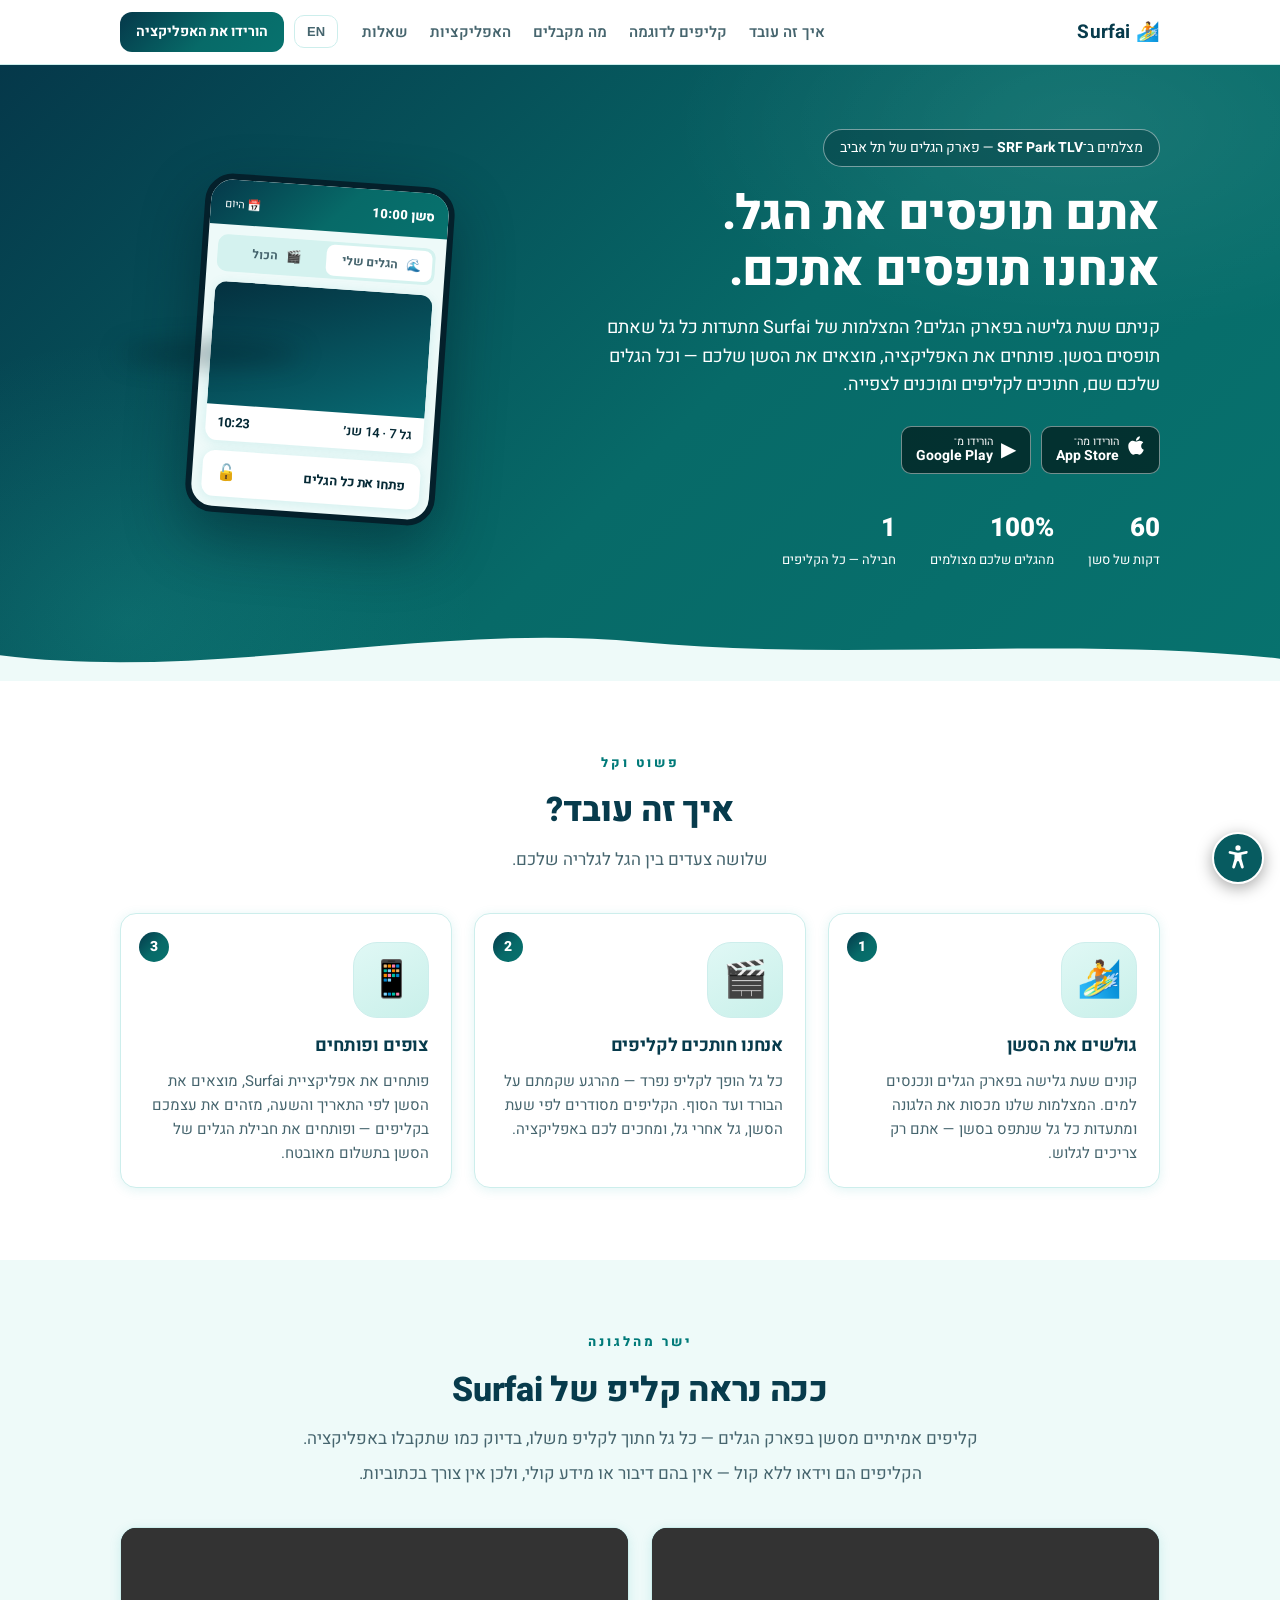
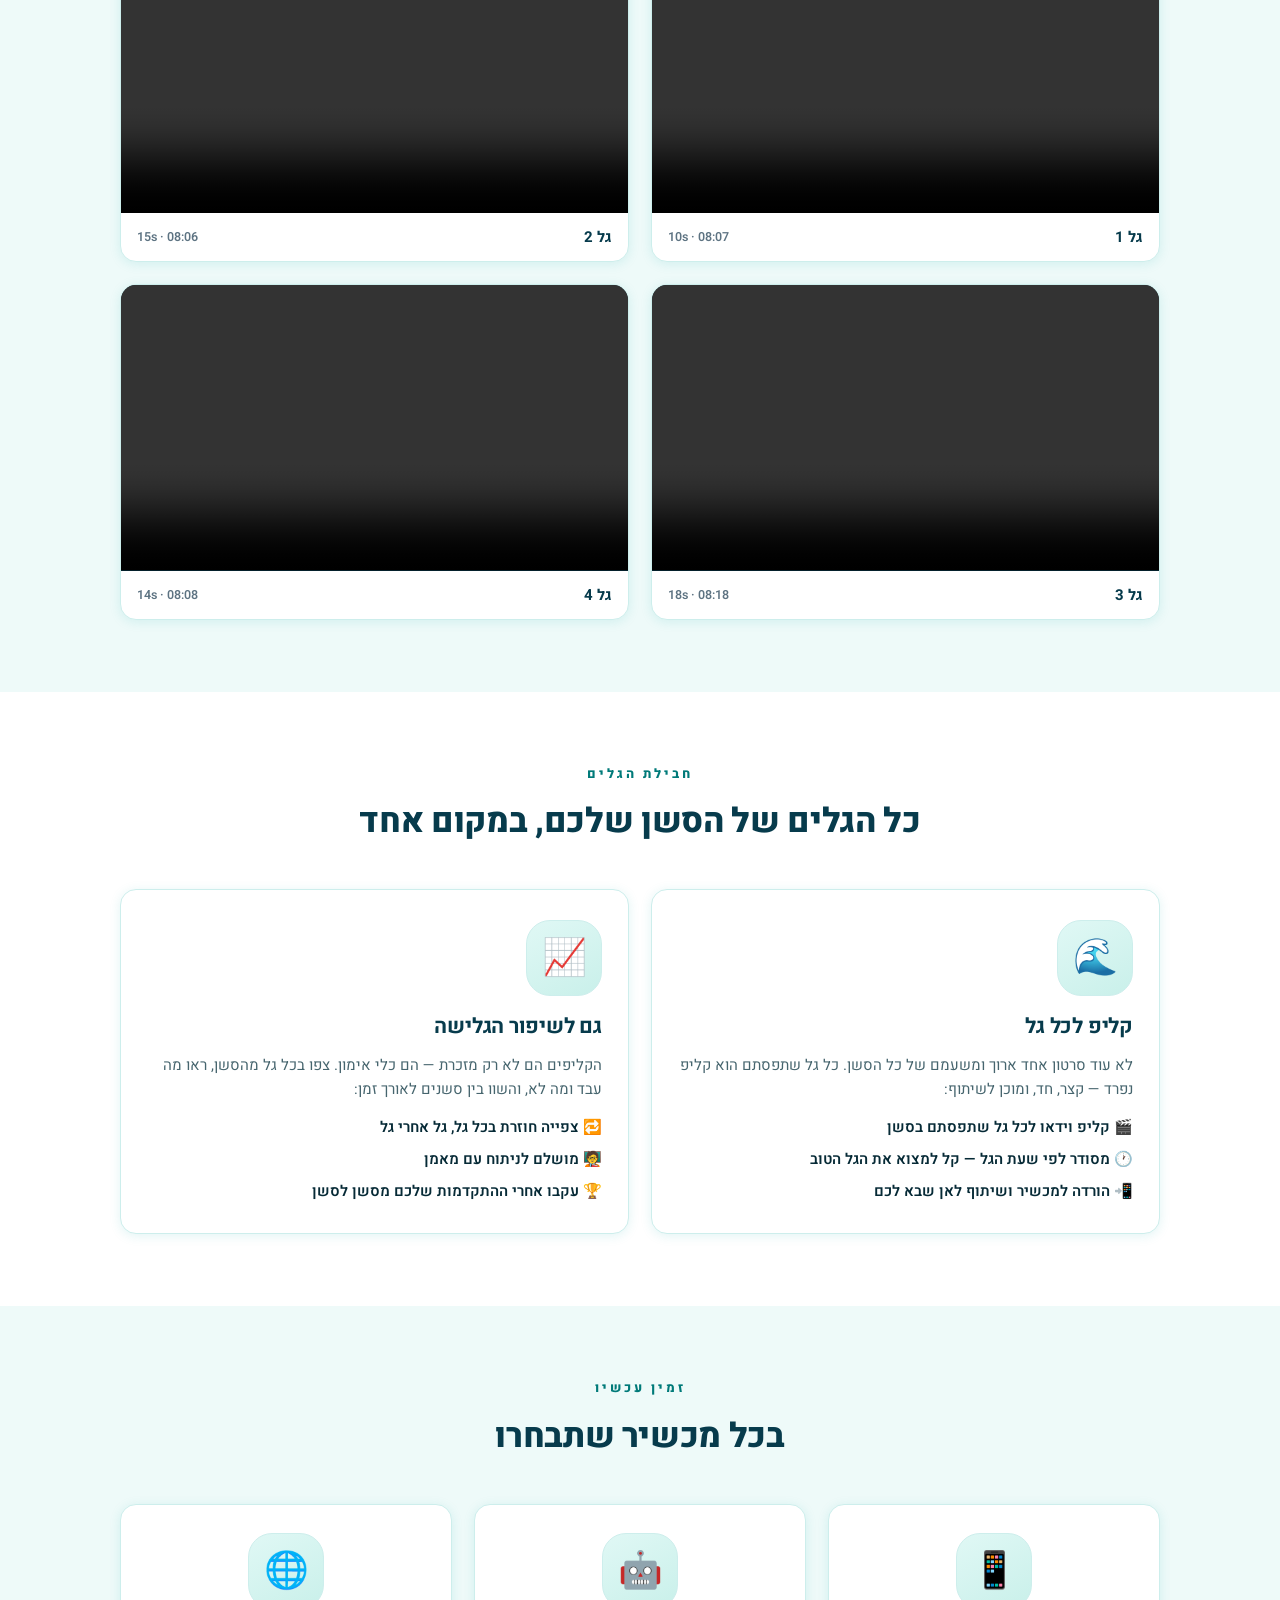
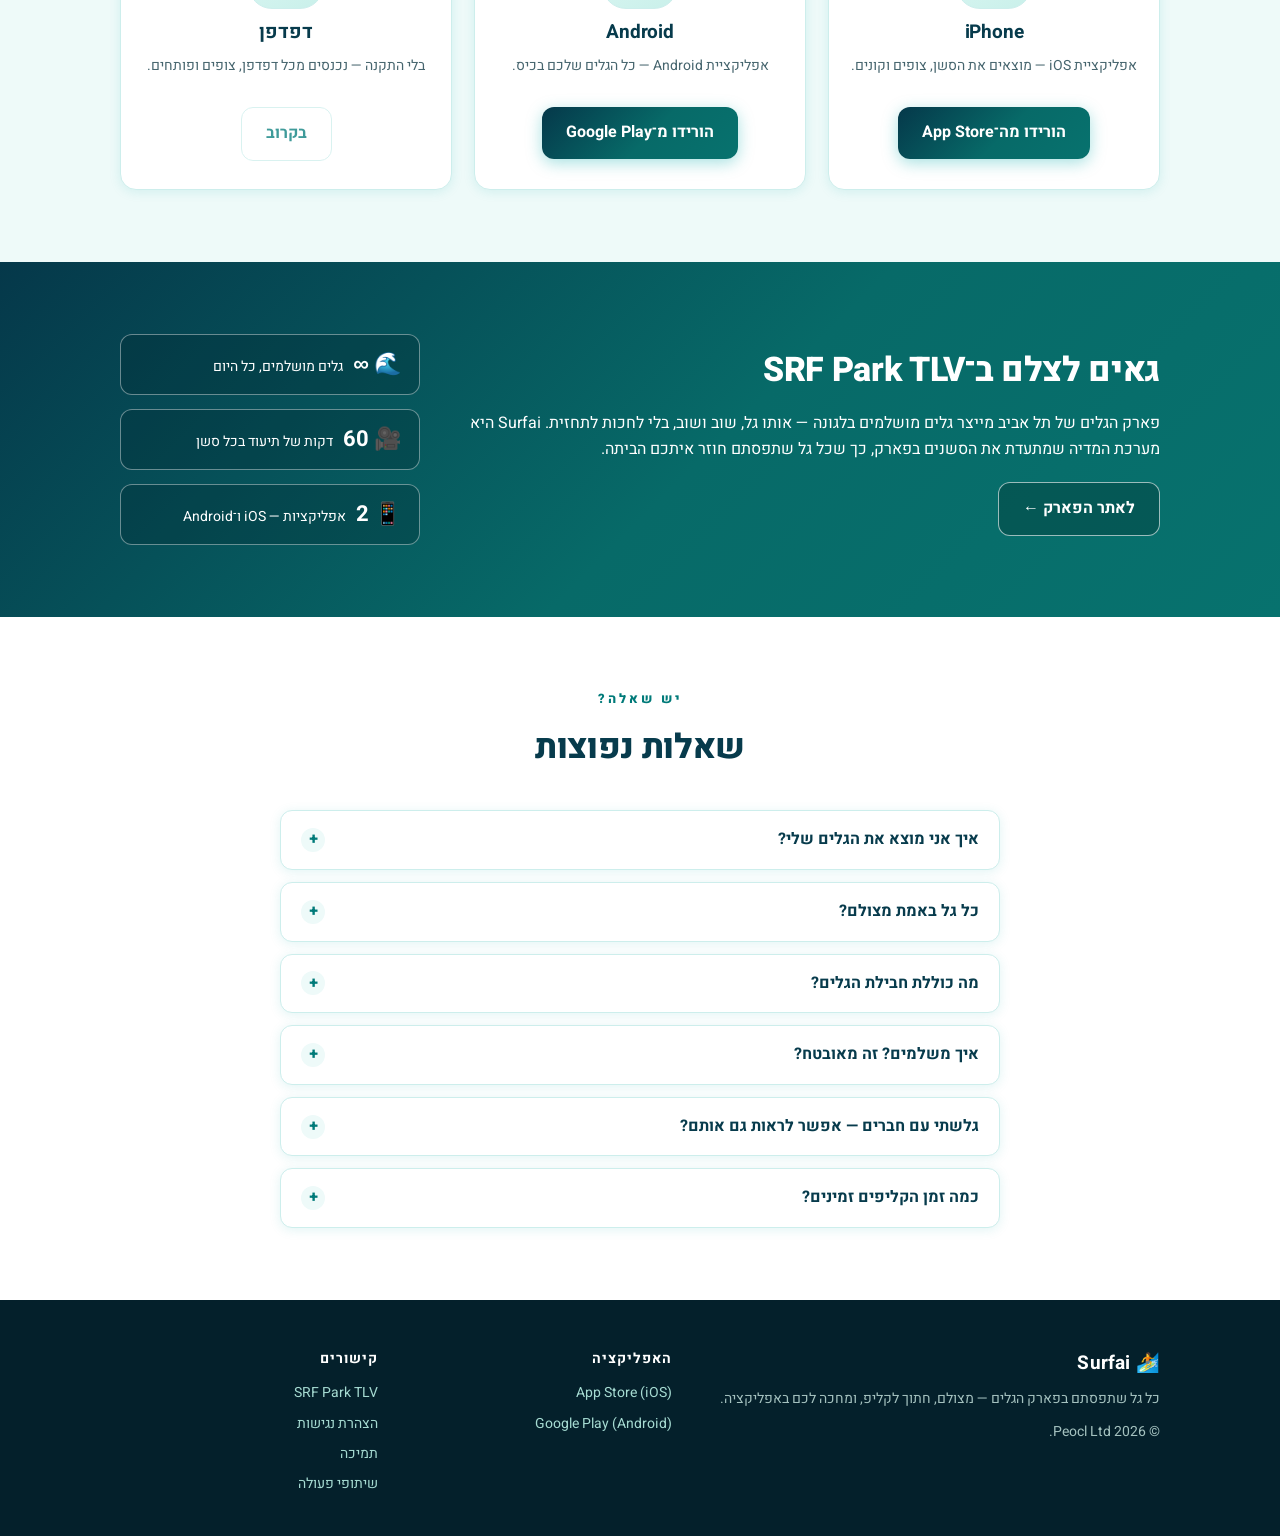
==== commit d72a1093: "accessibility: WCAG 2.1 AA pass across all three sites Adds a shared, dependency-free accessibility " ====
--- a/Surfai/index.html
+++ b/Surfai/index.html
@@ -13,25 +13,37 @@
   <link rel="preconnect" href="https://fonts.googleapis.com">
   <link rel="preconnect" href="https://fonts.gstatic.com" crossorigin>
   <link href="https://fonts.googleapis.com/css2?family=Heebo:wght@400;600;700;800;900&display=swap" rel="stylesheet">
+  <link rel="stylesheet" href="a11y.css">
+  <script src="a11y.js"></script>
   <style>
 /* ── Surfai brand ───────────────────────────────────────────────────── */
 :root {
   --teal: #00a8a8;
+  /* Contrast-safe partner of --teal, for text and icons on light backgrounds
+     (AA on both #fff and --surface). --teal itself stays the brand colour
+     for fills, borders and large decorative shapes. */
+  --teal-text: #007a79;
   --dark: #073b4c;
   --navy: #062a36;
   --surface: #eefaf9;
   --border: #cdeeec;
   --text2: #46656e;
-  --muted: #86a0a8;
+  --muted: #5d7382;
   --sun: #ff9f43;
-  --gradient: linear-gradient(135deg, #06465e 0%, #00a8a8 60%, #2fd8c3 100%);
+  /* Gradient stops are capped at the lightness where white body text still
+     clears 4.5:1 — the hero, buttons and partner band all put white text
+     on it. */
+  --gradient: linear-gradient(135deg, #05384a 0%, #076a68 55%, #07726e 100%);
   --shadow: 0 2px 12px rgba(0, 168, 168, 0.12);
   --radius: 16px;
+  --a11y-focus: #073b4c;
+  --a11y-accent: #075b60;
 }
 
 * { box-sizing: border-box; margin: 0; padding: 0; }
 
 html { scroll-behavior: smooth; }
+@media (prefers-reduced-motion: reduce) { html { scroll-behavior: auto; } }
 
 body {
   font-family: "Heebo", -apple-system, BlinkMacSystemFont, "Segoe UI", Roboto, "Arial Hebrew", Arial, sans-serif;
@@ -47,7 +59,7 @@
 
 .container { max-width: 1080px; margin: 0 auto; padding: 0 20px; }
 
-a { color: var(--teal); text-decoration: none; }
+a { color: var(--teal-text); text-decoration: none; }
 
 h2 { font-size: clamp(24px, 4vw, 34px); font-weight: 800; color: var(--dark); text-align: center; }
 .section-sub { text-align: center; color: var(--text2); margin-top: 8px; font-size: 17px; }
@@ -61,7 +73,7 @@
 }
 .btn:hover { transform: translateY(-1px); }
 .btn-primary { background: var(--gradient); color: #fff; box-shadow: 0 4px 16px rgba(0, 168, 168, 0.35); }
-.btn-outline { background: #fff; color: var(--teal); border: 1.5px solid var(--border); }
+.btn-outline { background: #fff; color: var(--teal-text); border: 1.5px solid var(--border); }
 .btn-small { padding: 9px 16px; font-size: 14px; background: var(--gradient); color: #fff; }
 
 /* ── Nav ────────────────────────────────────────────────────────────── */
@@ -75,22 +87,24 @@
 .logo { font-size: 19px; color: var(--dark); letter-spacing: 0.2px; }
 .nav-links { display: flex; gap: 22px; margin-inline-start: auto; }
 .nav-links a { color: var(--text2); font-weight: 600; font-size: 15px; }
-.nav-links a:hover { color: var(--teal); }
+.nav-links a:hover { color: var(--teal-text); }
 .nav-actions { display: flex; align-items: center; gap: 10px; }
 .lang-btn {
   background: #fff; border: 1.5px solid var(--border); color: var(--text2);
   border-radius: 10px; padding: 8px 12px; font-weight: 700; font-size: 13px; cursor: pointer;
 }
-.lang-btn:hover { border-color: var(--teal); color: var(--teal); }
+.lang-btn:hover { border-color: var(--teal-text); color: var(--teal-text); }
 @media (max-width: 720px) { .nav-links { display: none; } }
 
 /* ── Hero ───────────────────────────────────────────────────────────── */
 .hero { position: relative; background: var(--gradient); color: #fff; overflow: hidden; }
+/* Kept subtle: these washes sit behind white hero text, and every point of
+   lightening they add is contrast taken away from it. */
 .hero::before {
   content: ""; position: absolute; inset: 0; pointer-events: none;
   background:
-    radial-gradient(600px 300px at 85% 10%, rgba(255, 255, 255, 0.14), transparent 70%),
-    radial-gradient(500px 400px at 10% 90%, rgba(47, 216, 195, 0.28), transparent 70%);
+    radial-gradient(600px 300px at 85% 10%, rgba(255, 255, 255, 0.07), transparent 70%),
+    radial-gradient(500px 400px at 10% 90%, rgba(47, 216, 195, 0.14), transparent 70%);
 }
 .hero-inner {
   position: relative; z-index: 1;
@@ -99,32 +113,34 @@
 }
 @media (max-width: 860px) { .hero-inner { grid-template-columns: 1fr; padding-bottom: 90px; } }
 
+/* Darkened rather than whitened, so the white label inside gains contrast
+   instead of losing it. */
 .partner-chip {
-  display: inline-block; background: rgba(255, 255, 255, 0.16);
-  border: 1px solid rgba(255, 255, 255, 0.35);
+  display: inline-block; background: rgba(2, 32, 42, 0.30);
+  border: 1px solid rgba(255, 255, 255, 0.45);
   border-radius: 30px; padding: 7px 16px; font-size: 14px; margin-bottom: 20px;
 }
 .hero h1 { font-size: clamp(30px, 5vw, 48px); line-height: 1.15; font-weight: 800; }
-.hero-sub { margin-top: 16px; font-size: 18px; opacity: 0.93; max-width: 560px; }
+.hero-sub { margin-top: 16px; font-size: 18px; max-width: 560px; }
 .hero-ctas { margin-top: 26px; display: flex; flex-wrap: wrap; gap: 14px; align-items: center; }
 
 .store-badges { display: flex; gap: 10px; flex-wrap: wrap; }
 .store-badge {
   display: flex; align-items: center; gap: 8px;
-  background: rgba(0, 0, 0, 0.35); border: 1px solid rgba(255, 255, 255, 0.35);
+  background: rgba(0, 0, 0, 0.55); border: 1px solid rgba(255, 255, 255, 0.45);
   color: #fff; border-radius: 10px; padding: 7px 14px;
   transition: transform 0.15s, background 0.15s;
 }
-.store-badge:hover { transform: translateY(-1px); background: rgba(0, 0, 0, 0.5); }
+.store-badge:hover { transform: translateY(-1px); background: rgba(0, 0, 0, 0.7); }
 .store-badge > span:first-child { font-size: 20px; }
 .store-text { display: flex; flex-direction: column; line-height: 1.15; }
-.store-text small { font-size: 10px; opacity: 0.8; }
+.store-text small { font-size: 11px; }
 .store-text strong { font-size: 14px; }
 
 .hero-facts { display: flex; gap: 34px; margin-top: 34px; }
 .hero-facts > div { display: flex; flex-direction: column; }
 .hero-facts strong { font-size: 26px; font-weight: 800; }
-.hero-facts span { font-size: 13px; opacity: 0.85; }
+.hero-facts span { font-size: 13px; }
 
 /* phone mockup */
 .hero-phone { display: flex; flex-direction: column; align-items: center; justify-content: center; }
@@ -170,7 +186,7 @@
   margin: 10px; padding: 10px 14px; background: #fff; border-radius: 12px;
   font-weight: 700; box-shadow: var(--shadow);
 }
-.phone-buybar b { color: var(--teal); font-size: 16px; }
+.phone-buybar b { color: var(--teal-text); font-size: 16px; }
 
 .wave-divider { position: absolute; bottom: -1px; left: 0; right: 0; line-height: 0; }
 .wave-divider svg { width: 100%; height: 60px; }
@@ -180,7 +196,7 @@
 .section-alt { background: var(--surface); }
 h1, h2, h3 { letter-spacing: -0.01em; }
 .section-overline {
-  display: block; text-align: center; color: var(--teal);
+  display: block; text-align: center; color: var(--teal-text);
   font-size: 13px; font-weight: 800; letter-spacing: 3px; text-transform: uppercase;
   margin-bottom: 10px;
 }
@@ -275,15 +291,15 @@
   display: grid; grid-template-columns: 1.4fr 0.6fr; gap: 40px; align-items: center;
 }
 @media (max-width: 820px) { .partner-inner { grid-template-columns: 1fr; } }
-.partner-inner p { margin: 14px 0 20px; opacity: 0.93; }
-.partner-section .btn-outline { border-color: rgba(255, 255, 255, 0.5); background: rgba(255, 255, 255, 0.12); color: #fff; }
+.partner-inner p { margin: 14px 0 20px; }
+.partner-section .btn-outline { border-color: rgba(255, 255, 255, 0.6); background: rgba(0, 0, 0, 0.2); color: #fff; }
 .partner-stats { display: flex; flex-direction: column; gap: 14px; }
 .partner-stats > div {
-  background: rgba(255, 255, 255, 0.13); border: 1px solid rgba(255, 255, 255, 0.3);
+  background: rgba(2, 32, 42, 0.25); border: 1px solid rgba(255, 255, 255, 0.4);
   border-radius: 12px; padding: 12px 18px; display: flex; align-items: baseline; gap: 10px;
 }
 .partner-stats strong { font-size: 22px; }
-.partner-stats span { font-size: 14px; opacity: 0.9; }
+.partner-stats span { font-size: 14px; }
 
 /* FAQ */
 .faq-container { max-width: 760px; }
@@ -298,7 +314,7 @@
   content: "+"; position: absolute; inset-inline-end: 0; top: 50%;
   transform: translateY(-50%);
   width: 24px; height: 24px; border-radius: 50%;
-  background: var(--surface); color: var(--teal);
+  background: var(--surface); color: var(--teal-text);
   font-weight: 800; display: flex; align-items: center; justify-content: center;
   transition: transform 0.2s;
 }
@@ -313,8 +329,8 @@
 .footer p { font-size: 14px; opacity: 0.8; margin-top: 10px; }
 .copyright { font-size: 12.5px; }
 .footer-col { display: flex; flex-direction: column; gap: 8px; }
-.footer-col h4 { color: #fff; font-size: 14px; text-transform: uppercase; letter-spacing: 1px; margin-bottom: 4px; }
-.footer-col a { color: #93cdc4; font-size: 14px; }
+.footer-col h3 { color: #fff; font-size: 14px; text-transform: uppercase; letter-spacing: 1px; margin-bottom: 4px; }
+.footer-col a { color: #a6dbd2; font-size: 14px; }
 .footer-col a:hover { color: #fff; }
 
 /* hero foam */
@@ -343,11 +359,15 @@
 </head>
 <body data-lang="he">
 
+<a class="a11y-skip" href="#main">
+  <span class="he">דלגו לתוכן הראשי</span><span class="en">Skip to main content</span>
+</a>
+
 <!-- ─── Nav ─────────────────────────────────────────────────────────── -->
 <header class="nav">
   <div class="container nav-inner">
-    <a class="logo" href="#top">🏄 <strong>Surfai</strong></a>
-    <nav class="nav-links">
+    <a class="logo" href="#top" aria-label="Surfai"><span aria-hidden="true">🏄</span> <strong>Surfai</strong></a>
+    <nav class="nav-links" id="main-nav">
       <a href="#how"><span class="he">איך זה עובד</span><span class="en">How it works</span></a>
       <a href="#clips"><span class="he">קליפים לדוגמה</span><span class="en">Sample clips</span></a>
       <a href="#product"><span class="he">מה מקבלים</span><span class="en">What you get</span></a>
@@ -355,13 +375,15 @@
       <a href="#faq"><span class="he">שאלות</span><span class="en">FAQ</span></a>
     </nav>
     <div class="nav-actions">
-      <button id="lang-toggle" class="lang-btn" type="button">EN</button>
+      <button id="lang-toggle" class="lang-btn" type="button" lang="en">EN</button>
       <a class="btn btn-small" href="#apps">
         <span class="he">הורידו את האפליקציה</span><span class="en">Get the app</span>
       </a>
     </div>
   </div>
 </header>
+
+<main id="main">
 
 <!-- ─── Hero ────────────────────────────────────────────────────────── -->
 <section class="hero" id="top">
@@ -381,13 +403,15 @@
       </p>
       <div class="hero-ctas">
         <div class="store-badges">
-          <a class="store-badge" href="https://apps.apple.com/il/app/surfai/id6741872795" target="_blank" rel="noopener" aria-label="Download Surfai on the App Store">
-            <span><svg width="18" height="21" viewBox="0 0 384 512" fill="currentColor" aria-hidden="true"><path d="M318.7 268.7c-.2-36.7 16.4-64.4 50-84.8-18.8-26.9-47.2-41.7-84.7-44.6-35.5-2.8-74.3 20.7-88.5 20.7-15 0-49.4-19.7-76.4-19.7C63.3 141.2 4 184.8 4 273.5q0 39.3 14.4 81.2c12.8 36.7 59 126.7 107.2 125.2 25.2-.6 43-17.9 75.8-17.9 31.8 0 48.3 17.9 76.4 17.9 48.6-.7 90.4-82.5 102.6-119.3-65.2-30.7-61.7-90-61.7-91.9zm-56.6-164.2c27.3-32.4 24.8-61.9 24-72.5-24.1 1.4-52 16.4-67.9 34.9-17.5 19.8-27.8 44.3-25.6 71.9 26.1 2 49.9-11.4 69.5-34.3z"/></svg></span>
+          <a class="store-badge" href="https://apps.apple.com/il/app/surfai/id6741872795" target="_blank" rel="noopener">
+            <span aria-hidden="true"><svg width="18" height="21" viewBox="0 0 384 512" fill="currentColor" aria-hidden="true"><path d="M318.7 268.7c-.2-36.7 16.4-64.4 50-84.8-18.8-26.9-47.2-41.7-84.7-44.6-35.5-2.8-74.3 20.7-88.5 20.7-15 0-49.4-19.7-76.4-19.7C63.3 141.2 4 184.8 4 273.5q0 39.3 14.4 81.2c12.8 36.7 59 126.7 107.2 125.2 25.2-.6 43-17.9 75.8-17.9 31.8 0 48.3 17.9 76.4 17.9 48.6-.7 90.4-82.5 102.6-119.3-65.2-30.7-61.7-90-61.7-91.9zm-56.6-164.2c27.3-32.4 24.8-61.9 24-72.5-24.1 1.4-52 16.4-67.9 34.9-17.5 19.8-27.8 44.3-25.6 71.9 26.1 2 49.9-11.4 69.5-34.3z"/></svg></span>
             <span class="store-text"><small class="he">הורידו מה־</small><small class="en">Download on the</small><strong>App Store</strong></span>
+            <span class="sr-only"><span class="he"> (נפתח בחלון חדש)</span><span class="en"> (opens in a new tab)</span></span>
           </a>
-          <a class="store-badge" href="https://play.google.com/store/apps/details?id=com.peocl.surfai" target="_blank" rel="noopener" aria-label="Get Surfai on Google Play">
-            <span>▶</span>
+          <a class="store-badge" href="https://play.google.com/store/apps/details?id=com.peocl.surfai" target="_blank" rel="noopener">
+            <span aria-hidden="true">▶</span>
             <span class="store-text"><small class="he">הורידו מ־</small><small class="en">Get it on</small><strong>Google Play</strong></span>
+            <span class="sr-only"><span class="he"> (נפתח בחלון חדש)</span><span class="en"> (opens in a new tab)</span></span>
           </a>
         </div>
       </div>
@@ -434,21 +458,21 @@
     </p>
     <div class="steps">
       <div class="step">
-        <div class="step-icon">🏄</div>
+        <div class="step-icon" aria-hidden="true">🏄</div>
         <div class="step-num">1</div>
         <h3><span class="he">גולשים את הסשן</span><span class="en">Surf your session</span></h3>
         <p><span class="he">קונים שעת גלישה בפארק הגלים ונכנסים למים. המצלמות שלנו מכסות את הלגונה ומתעדות כל גל שנתפס בסשן — אתם רק צריכים לגלוש.</span>
         <span class="en">Buy an hour of surfing at the wave park and paddle out. Our cameras cover the lagoon and film every wave ridden in the session — all you have to do is surf.</span></p>
       </div>
       <div class="step">
-        <div class="step-icon">🎬</div>
+        <div class="step-icon" aria-hidden="true">🎬</div>
         <div class="step-num">2</div>
         <h3><span class="he">אנחנו חותכים לקליפים</span><span class="en">We cut the clips</span></h3>
         <p><span class="he">כל גל הופך לקליפ נפרד — מהרגע שקמתם על הבורד ועד הסוף. הקליפים מסודרים לפי שעת הסשן, גל אחרי גל, ומחכים לכם באפליקציה.</span>
         <span class="en">Every wave becomes its own clip — from the moment you pop up to the very end. Clips are organized by session hour, wave after wave, waiting in the app.</span></p>
       </div>
       <div class="step">
-        <div class="step-icon">📱</div>
+        <div class="step-icon" aria-hidden="true">📱</div>
         <div class="step-num">3</div>
         <h3><span class="he">צופים ופותחים</span><span class="en">Watch &amp; unlock</span></h3>
         <p><span class="he">פותחים את אפליקציית Surfai, מוצאים את הסשן לפי התאריך והשעה, מזהים את עצמכם בקליפים — ופותחים את חבילת הגלים של הסשן בתשלום מאובטח.</span>
@@ -467,22 +491,28 @@
       <span class="he">קליפים אמיתיים מסשן בפארק הגלים — כל גל חתוך לקליפ משלו, בדיוק כמו שתקבלו באפליקציה.</span>
       <span class="en">Real clips from a wave-park session — every wave cut into its own clip, exactly as you'll get it in the app.</span>
     </p>
+    <p class="section-sub">
+      <span class="he">הקליפים הם וידאו ללא קול — אין בהם דיבור או מידע קולי, ולכן אין צורך בכתוביות.</span>
+      <span class="en">The clips are silent video — no speech, no audio information, so no captions are needed.</span>
+    </p>
+    <!-- Each video takes its accessible name from its own caption, so the
+         name follows the language the visitor picked. -->
     <div class="clips-grid">
       <div class="clip-card">
-        <video src="media/wave-1.mp4" controls preload="metadata" playsinline></video>
-        <div class="clip-meta"><span class="he">גל 1</span><span class="en">Wave 1</span><small>08:07 · 10s</small></div>
+        <video src="media/wave-1.mp4" controls preload="metadata" playsinline aria-labelledby="clip-1-label"></video>
+        <div class="clip-meta" id="clip-1-label"><span class="he">גל 1</span><span class="en">Wave 1</span><small>08:07 · 10s</small><span class="sr-only"><span class="he"> — קליפ ללא קול</span><span class="en"> — silent clip</span></span></div>
       </div>
       <div class="clip-card">
-        <video src="media/wave-2.mp4" controls preload="metadata" playsinline></video>
-        <div class="clip-meta"><span class="he">גל 2</span><span class="en">Wave 2</span><small>08:06 · 15s</small></div>
+        <video src="media/wave-2.mp4" controls preload="metadata" playsinline aria-labelledby="clip-2-label"></video>
+        <div class="clip-meta" id="clip-2-label"><span class="he">גל 2</span><span class="en">Wave 2</span><small>08:06 · 15s</small><span class="sr-only"><span class="he"> — קליפ ללא קול</span><span class="en"> — silent clip</span></span></div>
       </div>
       <div class="clip-card">
-        <video src="media/wave-3.mp4" controls preload="metadata" playsinline></video>
-        <div class="clip-meta"><span class="he">גל 3</span><span class="en">Wave 3</span><small>08:18 · 18s</small></div>
+        <video src="media/wave-3.mp4" controls preload="metadata" playsinline aria-labelledby="clip-3-label"></video>
+        <div class="clip-meta" id="clip-3-label"><span class="he">גל 3</span><span class="en">Wave 3</span><small>08:18 · 18s</small><span class="sr-only"><span class="he"> — קליפ ללא קול</span><span class="en"> — silent clip</span></span></div>
       </div>
       <div class="clip-card">
-        <video src="media/wave-4.mp4" controls preload="metadata" playsinline></video>
-        <div class="clip-meta"><span class="he">גל 4</span><span class="en">Wave 4</span><small>08:08 · 14s</small></div>
+        <video src="media/wave-4.mp4" controls preload="metadata" playsinline aria-labelledby="clip-4-label"></video>
+        <div class="clip-meta" id="clip-4-label"><span class="he">גל 4</span><span class="en">Wave 4</span><small>08:08 · 14s</small><span class="sr-only"><span class="he"> — קליפ ללא קול</span><span class="en"> — silent clip</span></span></div>
       </div>
     </div>
   </div>
@@ -495,7 +525,7 @@
     <h2><span class="he">כל הגלים של הסשן שלכם, במקום אחד</span><span class="en">Every wave of your session, in one place</span></h2>
     <div class="products">
       <div class="product-card">
-        <div class="product-icon">🌊</div>
+        <div class="product-icon" aria-hidden="true">🌊</div>
         <h3><span class="he">קליפ לכל גל</span><span class="en">A clip for every wave</span></h3>
         <p><span class="he">לא עוד סרטון אחד ארוך ומשעמם של כל הסשן. כל גל שתפסתם הוא קליפ נפרד — קצר, חד, ומוכן לשיתוף:</span>
         <span class="en">No more one long, boring video of the whole session. Every wave you caught is its own clip — short, sharp, and ready to share:</span></p>
@@ -506,7 +536,7 @@
         </ul>
       </div>
       <div class="product-card">
-        <div class="product-icon">📈</div>
+        <div class="product-icon" aria-hidden="true">📈</div>
         <h3><span class="he">גם לשיפור הגלישה</span><span class="en">Level up your surfing too</span></h3>
         <p><span class="he">הקליפים הם לא רק מזכרת — הם כלי אימון. צפו בכל גל מהסשן, ראו מה עבד ומה לא, והשוו בין סשנים לאורך זמן:</span>
         <span class="en">The clips aren't just a keepsake — they're a training tool. Watch every wave from the session, see what worked and what didn't, and compare sessions over time:</span></p>
@@ -527,22 +557,24 @@
     <h2><span class="he">בכל מכשיר שתבחרו</span><span class="en">On any device you choose</span></h2>
     <div class="apps-row">
       <div class="app-card">
-        <div class="app-icon">📱</div>
+        <div class="app-icon" aria-hidden="true">📱</div>
         <h3>iPhone</h3>
         <p><span class="he">אפליקציית iOS — מוצאים את הסשן, צופים וקונים.</span><span class="en">iOS app — find your session, watch, and buy.</span></p>
-        <a class="btn btn-primary" href="https://apps.apple.com/il/app/surfai/id6741872795" target="_blank" rel="noopener"><span class="he">הורידו מה־App Store</span><span class="en">Download on the App Store</span></a>
+        <a class="btn btn-primary" href="https://apps.apple.com/il/app/surfai/id6741872795" target="_blank" rel="noopener"><span class="he">הורידו מה־App Store</span><span class="en">Download on the App Store</span><span class="sr-only"><span class="he"> (נפתח בחלון חדש)</span><span class="en"> (opens in a new tab)</span></span></a>
       </div>
       <div class="app-card">
-        <div class="app-icon">🤖</div>
+        <div class="app-icon" aria-hidden="true">🤖</div>
         <h3>Android</h3>
         <p><span class="he">אפליקציית Android — כל הגלים שלכם בכיס.</span><span class="en">Android app — all your waves in your pocket.</span></p>
-        <a class="btn btn-primary" href="https://play.google.com/store/apps/details?id=com.peocl.surfai" target="_blank" rel="noopener"><span class="he">הורידו מ־Google Play</span><span class="en">Get it on Google Play</span></a>
+        <a class="btn btn-primary" href="https://play.google.com/store/apps/details?id=com.peocl.surfai" target="_blank" rel="noopener"><span class="he">הורידו מ־Google Play</span><span class="en">Get it on Google Play</span><span class="sr-only"><span class="he"> (נפתח בחלון חדש)</span><span class="en"> (opens in a new tab)</span></span></a>
       </div>
       <div class="app-card">
-        <div class="app-icon">🌐</div>
+        <div class="app-icon" aria-hidden="true">🌐</div>
         <h3><span class="he">דפדפן</span><span class="en">Web</span></h3>
         <p><span class="he">בלי התקנה — נכנסים מכל דפדפן, צופים ופותחים.</span><span class="en">No install — open in any browser, watch, and unlock.</span></p>
-        <a class="btn btn-outline" href="#"><span class="he">בקרוב</span><span class="en">Coming soon</span></a>
+        <!-- Not a link: there is nowhere to go yet, and a link to "#" is a
+             dead end for keyboard and screen-reader users. -->
+        <span class="btn btn-outline is-inert"><span class="he">בקרוב</span><span class="en">Coming soon</span></span>
       </div>
     </div>
   </div>
@@ -557,6 +589,7 @@
       <span class="en">Tel Aviv's wave park generates perfect waves in a lagoon — the same wave, again and again, no forecast required. Surfai is the media system filming the park's sessions, so every wave you catch comes home with you.</span></p>
       <a class="btn btn-outline" href="https://www.srfparktlv.co.il/" target="_blank" rel="noopener">
         <span class="he">לאתר הפארק ←</span><span class="en">Visit srfparktlv.co.il →</span>
+        <span class="sr-only"><span class="he"> (נפתח בחלון חדש)</span><span class="en"> (opens in a new tab)</span></span>
       </a>
     </div>
     <div class="partner-stats">
@@ -611,23 +644,26 @@
   </div>
 </section>
 
+</main>
+
 <!-- ─── Footer ──────────────────────────────────────────────────────── -->
 <footer class="footer">
   <div class="container footer-inner">
     <div class="footer-brand">
-      <div class="logo">🏄 <strong>Surfai</strong></div>
+      <div class="logo"><span aria-hidden="true">🏄</span> <strong>Surfai</strong></div>
       <p><span class="he">כל גל שתפסתם בפארק הגלים — מצולם, חתוך לקליפ, ומחכה לכם באפליקציה.</span>
       <span class="en">Every wave you catch at the wave park — filmed, clipped, and waiting in the app.</span></p>
       <p class="copyright">© 2026 Peocl Ltd.</p>
     </div>
     <div class="footer-col">
-      <h4><span class="he">האפליקציה</span><span class="en">Get the app</span></h4>
-      <a href="https://apps.apple.com/il/app/surfai/id6741872795" target="_blank" rel="noopener">App Store (iOS)</a>
-      <a href="https://play.google.com/store/apps/details?id=com.peocl.surfai" target="_blank" rel="noopener">Google Play (Android)</a>
+      <h3><span class="he">האפליקציה</span><span class="en">Get the app</span></h3>
+      <a href="https://apps.apple.com/il/app/surfai/id6741872795" target="_blank" rel="noopener">App Store (iOS)<span class="sr-only"><span class="he"> (נפתח בחלון חדש)</span><span class="en"> (opens in a new tab)</span></span></a>
+      <a href="https://play.google.com/store/apps/details?id=com.peocl.surfai" target="_blank" rel="noopener">Google Play (Android)<span class="sr-only"><span class="he"> (נפתח בחלון חדש)</span><span class="en"> (opens in a new tab)</span></span></a>
     </div>
     <div class="footer-col">
-      <h4><span class="he">קישורים</span><span class="en">Links</span></h4>
-      <a href="https://www.srfparktlv.co.il/" target="_blank" rel="noopener">SRF Park TLV</a>
+      <h3><span class="he">קישורים</span><span class="en">Links</span></h3>
+      <a href="https://www.srfparktlv.co.il/" target="_blank" rel="noopener">SRF Park TLV<span class="sr-only"><span class="he"> (נפתח בחלון חדש)</span><span class="en"> (opens in a new tab)</span></span></a>
+      <a href="accessibility.html"><span class="he">הצהרת נגישות</span><span class="en">Accessibility statement</span></a>
       <a href="mailto:support@peocl.com"><span class="he">תמיכה</span><span class="en">Support</span></a>
       <a href="mailto:hello@peocl.com"><span class="he">שיתופי פעולה</span><span class="en">Partnerships</span></a>
     </div>
@@ -640,12 +676,23 @@
 // inactive language based on body[data-lang].
 (function () {
   const btn = document.getElementById('lang-toggle')
+  const nav = document.getElementById('main-nav')
+
+  // Accessible names can't be paired .he/.en spans, so they're switched here
+  // alongside the document title.
+  const LABELS = {
+    he: { nav: 'ניווט ראשי', toggle: 'Switch the site to English' },
+    en: { nav: 'Main navigation', toggle: 'החלפת שפת האתר לעברית' },
+  }
 
   function apply(lang) {
     document.body.dataset.lang = lang
     document.documentElement.lang = lang
     document.documentElement.dir = lang === 'he' ? 'rtl' : 'ltr'
     btn.textContent = lang === 'he' ? 'EN' : 'עב'
+    btn.lang = lang === 'he' ? 'en' : 'he'
+    btn.setAttribute('aria-label', LABELS[lang].toggle)
+    nav.setAttribute('aria-label', LABELS[lang].nav)
     document.title = lang === 'he'
       ? 'Surfai — כל גל שתפסתם, ישר לנייד'
       : 'Surfai — Every wave you caught, straight to your phone'
@@ -661,8 +708,22 @@
   })
 })()
 
+// Visitors who asked their system for less motion get none of the ambient
+// kind: no spray, and the looping mockup clip stays on its first frame.
+const reduceMotion = window.matchMedia('(prefers-reduced-motion: reduce)').matches
+
+;(function () {
+  if (!reduceMotion) return
+  document.querySelectorAll('video[autoplay]').forEach((v) => {
+    v.autoplay = false
+    v.removeAttribute('autoplay')
+    v.pause()
+  })
+})()
+
 // Sea-spray drops floating up in the hero
 ;(function () {
+  if (reduceMotion) return
   const hero = document.querySelector('.hero')
   const wrap = document.createElement('div')
   wrap.className = 'foam'
--- a/Surfai/a11y.css
+++ b/Surfai/a11y.css
@@ -0,0 +1,313 @@
+/* ─────────────────────────────────────────────────────────────────────
+   Accessibility layer — shared, identical copy on all Peocl sites.
+   Ships the accessibility menu plus the site-wide a11y primitives
+   (skip link, focus rings, screen-reader-only text).
+
+   Per-site override hooks, set in the page's own :root if wanted:
+     --a11y-focus    focus ring colour           (default #12467a)
+     --a11y-accent   menu button / accent colour (default #0d3a5c)
+
+   Toggle state lives as classes on <html>:
+     .a11y-contrast  .a11y-grayscale  .a11y-links
+     .a11y-font      .a11y-no-motion  .a11y-cursor
+   ───────────────────────────────────────────────────────────────────── */
+
+/* ── Primitives ───────────────────────────────────────────────────────── */
+
+/* Visible only to screen readers. */
+.sr-only {
+  position: absolute !important;
+  width: 1px; height: 1px;
+  padding: 0; margin: -1px;
+  overflow: hidden;
+  clip: rect(0, 0, 0, 0);
+  white-space: nowrap;
+  border: 0;
+}
+
+/* Skip link — off-screen until focused. */
+.a11y-skip {
+  position: absolute;
+  inset-inline-start: 12px;
+  top: -60px;
+  z-index: 10000;
+  background: #fff;
+  color: var(--a11y-accent, #0d3a5c);
+  border: 2px solid var(--a11y-accent, #0d3a5c);
+  border-radius: 0 0 10px 10px;
+  padding: 10px 18px;
+  font-size: 15px;
+  font-weight: 700;
+  text-decoration: none;
+  transition: top 0.15s ease-in;
+}
+.a11y-skip:focus { top: 0; }
+
+/* A single, always-legible focus ring for keyboard users. */
+:focus-visible {
+  outline: 3px solid var(--a11y-focus, #12467a);
+  outline-offset: 2px;
+  border-radius: 3px;
+}
+/* On dark/gradient backgrounds the dark ring would disappear — go white. */
+.hero :focus-visible,
+.partner-section :focus-visible,
+.footer :focus-visible,
+footer :focus-visible {
+  outline-color: #fff;
+}
+
+/* Anything explicitly marked as not-a-real-link (e.g. "coming soon"). */
+.is-inert {
+  cursor: default;
+  opacity: 0.75;
+}
+
+/* ── Menu: launcher button ────────────────────────────────────────────── */
+
+.a11y-ui,
+.a11y-ui * { box-sizing: border-box; }
+
+.a11y-fab {
+  position: fixed;
+  inset-inline-start: 16px;
+  bottom: 16px;
+  z-index: 9998;
+  width: 52px; height: 52px;
+  display: flex; align-items: center; justify-content: center;
+  padding: 0;
+  border: 2px solid #fff;
+  border-radius: 50%;
+  background: var(--a11y-accent, #0d3a5c);
+  color: #fff;
+  cursor: pointer;
+  box-shadow: 0 4px 16px rgba(0, 0, 0, 0.35);
+  transition: transform 0.15s ease, background 0.15s ease;
+}
+.a11y-fab:hover { transform: scale(1.06); }
+.a11y-fab svg { width: 30px; height: 30px; display: block; fill: currentColor; }
+
+@media print { .a11y-fab, .a11y-panel { display: none !important; } }
+
+/* ── Menu: panel ──────────────────────────────────────────────────────── */
+
+.a11y-panel {
+  position: fixed;
+  inset-inline-start: 16px;
+  bottom: 78px;
+  z-index: 9999;
+  width: 290px;
+  max-width: calc(100vw - 32px);
+  max-height: calc(100vh - 100px);
+  overflow-y: auto;
+  padding: 16px;
+  background: #fff;
+  color: #14202c;
+  border: 2px solid var(--a11y-accent, #0d3a5c);
+  border-radius: 14px;
+  box-shadow: 0 12px 40px rgba(0, 0, 0, 0.3);
+  font-family: -apple-system, BlinkMacSystemFont, "Segoe UI", Roboto,
+    "Arial Hebrew", Arial, sans-serif;
+  font-size: 15px;
+  line-height: 1.45;
+  text-align: start;
+}
+.a11y-panel[hidden] { display: none; }
+
+.a11y-panel-head {
+  display: flex; align-items: center; justify-content: space-between;
+  gap: 8px; margin-bottom: 12px;
+}
+.a11y-panel-head h2 {
+  font-size: 17px;
+  font-weight: 800;
+  color: #14202c;
+  margin: 0;
+  text-align: start;
+  letter-spacing: 0;
+}
+.a11y-close {
+  flex: none;
+  width: 34px; height: 34px;
+  display: flex; align-items: center; justify-content: center;
+  font-size: 20px; line-height: 1;
+  background: #eef3f7;
+  color: #14202c;
+  border: 1px solid #cdd9e2;
+  border-radius: 8px;
+  cursor: pointer;
+}
+.a11y-close:hover { background: #dfe8ef; }
+
+/* text-size stepper */
+.a11y-size { display: flex; align-items: center; gap: 8px; margin-bottom: 10px; }
+.a11y-size-label { font-weight: 700; font-size: 14px; flex: 1; }
+.a11y-step {
+  width: 40px; height: 40px;
+  /* "A+" / "A−" would reorder under RTL. */
+  direction: ltr;
+  font-size: 17px; font-weight: 800;
+  background: #fff; color: #14202c;
+  border: 1.5px solid #cdd9e2; border-radius: 9px;
+  cursor: pointer;
+}
+.a11y-step:hover:not(:disabled) { border-color: var(--a11y-accent, #0d3a5c); }
+.a11y-step:disabled { opacity: 0.45; cursor: not-allowed; }
+.a11y-size-value {
+  min-width: 52px;
+  text-align: center;
+  font-size: 13px; font-weight: 700;
+  font-variant-numeric: tabular-nums;
+}
+
+/* option buttons */
+.a11y-opts { display: flex; flex-direction: column; gap: 6px; }
+.a11y-opt {
+  display: flex; align-items: center; gap: 10px;
+  width: 100%;
+  padding: 10px 12px;
+  font-size: 14.5px; font-weight: 600;
+  text-align: start;
+  background: #f7fafc; color: #14202c;
+  border: 1.5px solid #dbe5ec; border-radius: 10px;
+  cursor: pointer;
+}
+.a11y-opt:hover { background: #eaf2f8; border-color: #b9cdda; }
+.a11y-opt-icon { flex: none; font-size: 17px; line-height: 1; }
+.a11y-opt-text { flex: 1; }
+.a11y-opt-state {
+  flex: none;
+  font-size: 11px; font-weight: 800; letter-spacing: 0.5px;
+  text-transform: uppercase;
+  color: #5d7382;
+}
+.a11y-opt[aria-pressed="true"] {
+  background: var(--a11y-accent, #0d3a5c);
+  border-color: var(--a11y-accent, #0d3a5c);
+  color: #fff;
+}
+.a11y-opt[aria-pressed="true"] .a11y-opt-state { color: #fff; }
+
+.a11y-foot {
+  margin-top: 12px; padding-top: 12px;
+  border-top: 1px solid #e2eaf0;
+  display: flex; flex-direction: column; gap: 8px;
+}
+.a11y-reset {
+  padding: 9px 12px;
+  font-size: 14px; font-weight: 700;
+  background: #fff; color: #8a2b2b;
+  border: 1.5px solid #e3c3c3; border-radius: 9px;
+  cursor: pointer;
+}
+.a11y-reset:hover { background: #fdf3f3; }
+.a11y-statement {
+  font-size: 13.5px; font-weight: 700;
+  color: #14467a;
+  text-decoration: underline;
+}
+
+/* ── Toggle: stop animations ──────────────────────────────────────────── */
+
+html.a11y-no-motion,
+html.a11y-no-motion * ,
+html.a11y-no-motion *::before,
+html.a11y-no-motion *::after {
+  animation-play-state: paused !important;
+  animation: none !important;
+  transition: none !important;
+  scroll-behavior: auto !important;
+}
+/* Content that is only visible at the end of a reveal transition. */
+html.a11y-no-motion .reveal {
+  opacity: 1 !important;
+  transform: none !important;
+}
+
+/* ── Toggle: highlight links ──────────────────────────────────────────── */
+
+html.a11y-links a:not(.a11y-ui a):not(.a11y-skip) {
+  text-decoration: underline !important;
+  text-underline-offset: 2px;
+  outline: 1px dotted currentColor;
+  outline-offset: 2px;
+}
+
+/* ── Toggle: readable font ────────────────────────────────────────────── */
+
+html.a11y-font body *:not(.a11y-ui):not(.a11y-ui *) {
+  font-family: Arial, "Arial Hebrew", "Helvetica Neue", Helvetica, sans-serif !important;
+  letter-spacing: normal !important;
+  font-style: normal !important;
+}
+
+/* ── Toggle: grayscale ────────────────────────────────────────────────── */
+
+html.a11y-grayscale { filter: grayscale(100%); }
+
+/* ── Toggle: big cursor ───────────────────────────────────────────────── */
+
+html.a11y-cursor,
+html.a11y-cursor * {
+  cursor: url("data:image/svg+xml,%3Csvg xmlns='http://www.w3.org/2000/svg' width='48' height='48' viewBox='0 0 48 48'%3E%3Cpath d='M8 2 L8 38 L17 29 L23 44 L30 41 L24 26 L37 26 Z' fill='%23fff' stroke='%23000' stroke-width='2.5'/%3E%3C/svg%3E")
+    4 2, auto !important;
+}
+html.a11y-cursor a,
+html.a11y-cursor button,
+html.a11y-cursor summary,
+html.a11y-cursor [role="button"] {
+  cursor: url("data:image/svg+xml,%3Csvg xmlns='http://www.w3.org/2000/svg' width='48' height='48' viewBox='0 0 48 48'%3E%3Cpath d='M16 4 a4 4 0 0 1 8 0 L24 20 L24 12 a4 4 0 0 1 8 0 L32 22 a4 4 0 0 1 8 0 L40 34 c0 6-5 11-11 11 L21 45 c-5 0-9-4-9-9 L12 20 a4 4 0 0 1 8 0 Z' fill='%23fff' stroke='%23000' stroke-width='2.5'/%3E%3C/svg%3E")
+    14 2, pointer !important;
+}
+
+/* ── Toggle: high contrast ────────────────────────────────────────────── */
+
+html.a11y-contrast,
+html.a11y-contrast body { background: #000 !important; }
+
+html.a11y-contrast body *:not(.a11y-ui):not(.a11y-ui *) {
+  background-color: transparent !important;
+  background-image: none !important;
+  color: #fff !important;
+  border-color: #fff !important;
+  box-shadow: none !important;
+  text-shadow: none !important;
+  opacity: 1 !important;
+  filter: none !important;
+  -webkit-backdrop-filter: none !important;
+  backdrop-filter: none !important;
+}
+/* These carry one extra :not() so they outweigh the blanket "everything turns
+   white" rule above — otherwise links stop being distinguishable. */
+html.a11y-contrast body a:not(.a11y-ui):not(.a11y-ui *),
+html.a11y-contrast body a:not(.a11y-ui):not(.a11y-ui *) * {
+  color: #ff0 !important;
+  text-decoration: underline !important;
+}
+html.a11y-contrast body button:not(.a11y-ui):not(.a11y-ui *),
+html.a11y-contrast body .btn:not(.a11y-ui):not(.a11y-ui *) {
+  background-color: #000 !important;
+  border: 2px solid #fff !important;
+}
+html.a11y-contrast body .btn:not(.a11y-ui):not(.a11y-ui *),
+html.a11y-contrast body .btn:not(.a11y-ui):not(.a11y-ui *) * {
+  color: #ff0 !important;
+}
+/* Purely decorative colour blocks stop earning their keep in this mode. */
+html.a11y-contrast .wave-divider,
+html.a11y-contrast .bubbles,
+html.a11y-contrast .foam,
+html.a11y-contrast .hero::before,
+html.a11y-contrast .hero-phone { display: none !important; }
+html.a11y-contrast .hero,
+html.a11y-contrast .partner-section,
+html.a11y-contrast .section-alt,
+html.a11y-contrast .footer,
+html.a11y-contrast footer { border-top: 1px solid #fff !important; }
+
+/* ── Respect the OS-level reduced-motion preference too ───────────────── */
+
+@media (prefers-reduced-motion: reduce) {
+  html { scroll-behavior: auto !important; }
+  .a11y-skip, .a11y-fab { transition: none; }
+}
